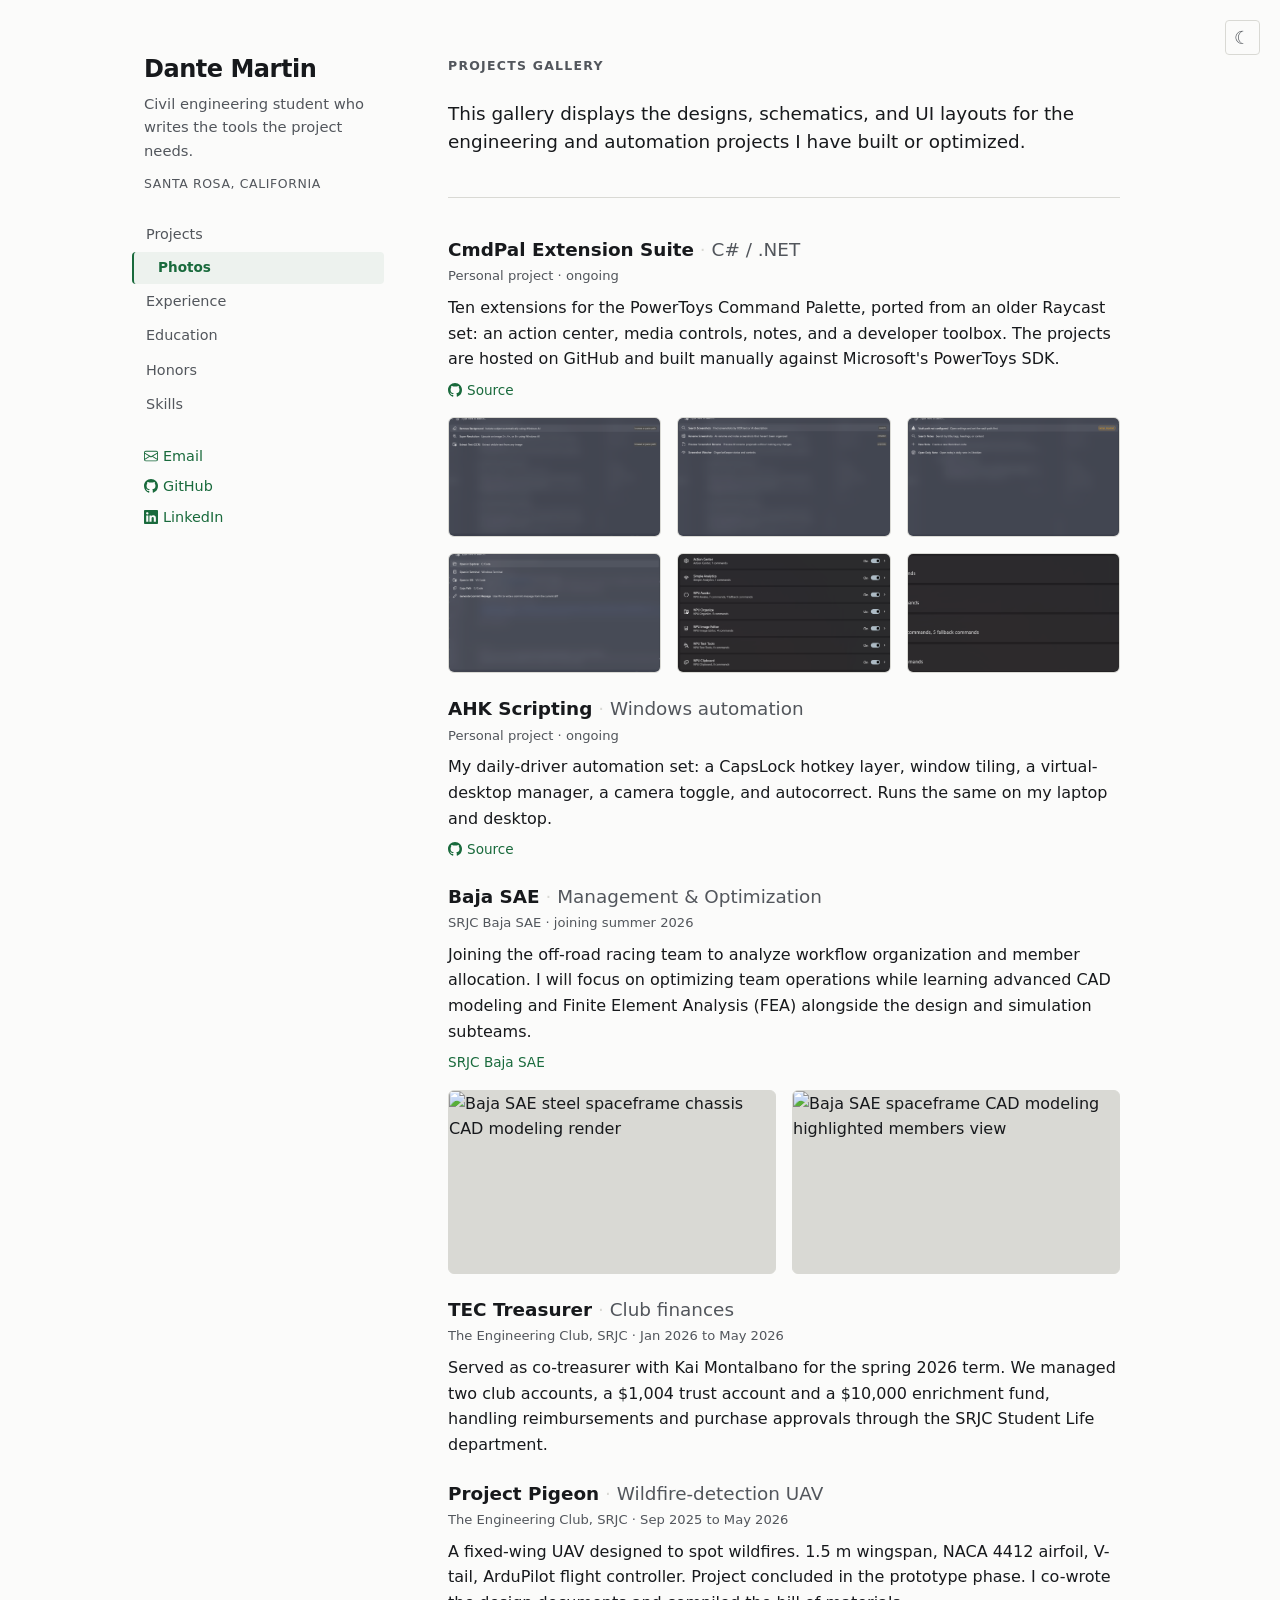
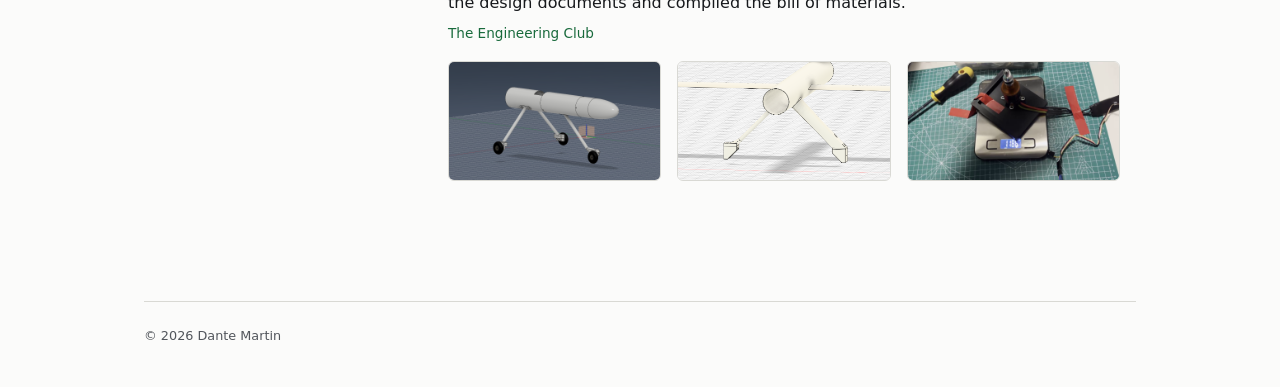
==== projects/index.html @ 9b8b5286 "Add nested Photos sub-link in navigation sidebar" ====
<!DOCTYPE html>
<html lang="en">
<head>
  <meta charset="UTF-8">
  <meta name="viewport" content="width=device-width, initial-scale=1.0">
  <title>Projects Gallery - Dante Martin</title>
  <meta name="description" content="Detailed project gallery and portfolio for Dante Martin, featuring wildfire-detection UAV, Baja SAE race car optimization, and automation tools.">
  <link rel="stylesheet" href="../styles.css">
  <link rel="icon" href="data:image/svg+xml,<svg xmlns=%22http://www.w3.org/2000/svg%22 viewBox=%220 0 100 100%22><rect width=%22100%22 height=%22100%22 rx=%2220%22 fill=%22%23227c4b%22/><text x=%2250%25%22 y=%2250%25%22 dominant-baseline=%22central%22 text-anchor=%22middle%22 font-family=%22sans-serif%22 font-weight=%22bold%22 font-size=%2260%22 fill=%22white%22>D</text></svg>">
  
  <meta property="og:title" content="Projects Gallery - Dante Martin">
  <meta property="og:description" content="Detailed engineering and automation student projects gallery with visual blueprints, CAD designs, and codebase structures.">
  <meta property="og:type" content="website">
  <meta property="og:url" content="https://dante-martin.com/projects/">

  <script>
    // Apply a saved theme choice before paint, to avoid a flash.
    (function () {
      const savedThemePreference = localStorage.getItem("theme");
      if (savedThemePreference === "light" || savedThemePreference === "dark") {
        document.documentElement.setAttribute("data-theme", savedThemePreference);
      }
    })();
  </script>
</head>
<body>
  <div id="scroll-progress-bar" style="position: fixed; top: 0; left: 0; height: 3px; background: var(--accent); width: 0%; z-index: 1000; transition: width 0.05s ease;"></div>
  <div class="layout">
    <aside class="sidebar" id="sidebar"></aside>
    <main class="content" id="content">
      <section id="gallery-header-section">
        <h2 id="gallery-header-title">Projects Gallery</h2>
        <p class="intro">
          This gallery displays the designs, schematics, and UI layouts for the engineering and automation projects I have built or optimized.
        </p>
      </section>
      <section id="projects-list-section">
        <div id="projects-gallery-container"></div>
      </section>
    </main>
    <footer id="footer"></footer>
  </div>

  <!-- Lightbox Modal container for full-screen image inspection -->
  <div id="lightbox-overlay-modal" class="lightbox-modal" role="dialog" aria-modal="true" aria-label="Image preview lightbox">
    <button id="lightbox-close-control-button" class="lightbox-close-button" aria-label="Close image preview">&times;</button>
    <img id="lightbox-enlarged-image-display" class="lightbox-image-element" src="" alt="">
    <div id="lightbox-image-caption-text" class="lightbox-caption-text"></div>
  </div>

  <script src="../data.js"></script>
  <script>
  /* ---------------------------------------------------------------------
     Projects Gallery Renderer.
     Loads the project items from data.js, renders their descriptions,
     generates grids of project images, and handles interactive full-screen
     lightbox view modal toggling.
     --------------------------------------------------------------------- */

  const escapeHtml = (unsafeString) => String(unsafeString == null ? "" : unsafeString)
    .replace(/&/g, "&amp;").replace(/</g, "&lt;").replace(/>/g, "&gt;");

  function createHtmlElement(tagName, className, innerHtml) {
    const htmlElementNode = document.createElement(tagName);
    if (className) htmlElementNode.className = className;
    if (innerHtml != null) htmlElementNode.innerHTML = innerHtml;
    return htmlElementNode;
  }

  function createAnchorElement(hyperlinkReference, linkText, renderingOptions) {
    const anchorElement = createHtmlElement("a", null, escapeHtml(linkText));
    anchorElement.href = hyperlinkReference;
    if (/^https?:/.test(hyperlinkReference)) { 
      anchorElement.target = "_blank"; 
      anchorElement.rel = "noopener noreferrer"; 
    }
    if (hyperlinkReference.includes("github.com")) {
      const gitHubIconSvg = '<svg viewBox="0 0 16 16" fill="currentColor" style="display: inline-block; width: 14px; height: 14px; vertical-align: -2px; margin-right: 5px;" aria-hidden="true"><path d="M8 0C3.58 0 0 3.58 0 8c0 3.54 2.29 6.53 5.47 7.59.4.07.55-.17.55-.38 0-.19-.01-.82-.01-1.49-2.01.37-2.53-.49-2.69-.94-.09-.23-.48-.94-.82-1.13-.28-.15-.68-.52-.01-.53.63-.01 1.08.58 1.23.82.72 1.21 1.87.87 2.33.66.07-.52.28-.87.51-1.07-1.78-.2-3.64-.89-3.64-3.95 0-.87.31-1.59.82-2.15-.08-.2-.36-1.02.08-2.12 0 0 .67-.21 2.2.82.64-.18 1.32-.27 2-.27.68 0 1.36.09 2 .27 1.53-1.04 2.2-.82 2.2-.82.44 1.1.16 1.92.08 2.12.51.56.82 1.27.82 2.15 0 3.07-1.87 3.75-3.65 3.95.29.25.54.73.54 1.48 0 1.07-.01 1.93-.01 2.2 0 .21.15.46.55.38A8.013 8.013 0 0016 8c0-4.42-3.58-8-8-8z"/></svg>';
      anchorElement.innerHTML = gitHubIconSvg + escapeHtml(linkText);
    } else if (hyperlinkReference.includes("linkedin.com")) {
      const linkedInIconSvg = '<svg viewBox="0 0 16 16" fill="currentColor" style="display: inline-block; width: 14px; height: 14px; vertical-align: -2px; margin-right: 5px;" aria-hidden="true"><path d="M0 1.146C0 .513.526 0 1.175 0h13.65C15.474 0 16 .513 16 1.146v13.708c0 .633-.526 1.146-1.175 1.146H1.175C.526 16 0 15.487 0 14.854zm4.943 12.248V6.169H2.542v7.225zm-1.2-8.212c.837 0 1.358-.554 1.358-1.248-.015-.709-.52-1.248-1.342-1.248S2.4 3.026 2.4 3.734c0 .694.521 1.248 1.327 1.248zm4.908 8.212V9.359c0-.216.016-.432.08-.586.173-.431.568-.878 1.232-.878.869 0 1.216.662 1.216 1.634v3.865h2.401V9.25c0-2.22-1.184-3.252-2.764-3.252-1.274 0-1.845.7-2.165 1.193v.025h-.016a5.54 5.54 0 0 1 .016-.025V6.169h-2.4c.03.678 0 7.225 0 7.225z"/></svg>';
      anchorElement.innerHTML = linkedInIconSvg + escapeHtml(linkText);
    } else if (hyperlinkReference.startsWith("mailto:")) {
      const envelopeIconSvg = '<svg viewBox="0 0 16 16" fill="currentColor" style="display: inline-block; width: 14px; height: 14px; vertical-align: -2px; margin-right: 5px;" aria-hidden="true"><path d="M0 4a2 2 0 0 1 2-2h12a2 2 0 0 1 2 2v8a2 2 0 0 1-2 2H2a2 2 0 0 1-2-2zm2-1a1 1 0 0 0-1 1v.217l7 4.2 7-4.2V4a1 1 0 0 0-1-1zm13 2.383-4.708 2.825L15 11.105zm-.034 6.876-5.64-3.471L8 9.583l-1.326-.795-5.64 3.47A1 1 0 0 0 2 13h12a1 1 0 0 0 .966-.741zM1 11.105l4.708-2.897L1 5.383z"/></svg>';
      anchorElement.innerHTML = envelopeIconSvg + escapeHtml(linkText);
      const emailAddressString = hyperlinkReference.slice(7);
      anchorElement.addEventListener("click", (clickEvent) => {
        clickEvent.preventDefault();
        navigator.clipboard.writeText(emailAddressString).then(() => {
          if (anchorElement.querySelector(".copy-tooltip")) return;
          const tooltipElement = createHtmlElement("span", "copy-tooltip", "Copied!");
          anchorElement.appendChild(tooltipElement);
          setTimeout(() => {
            tooltipElement.remove();
          }, 1200);
        });
      });
    }
    if (renderingOptions && renderingOptions.className) {
      anchorElement.className = renderingOptions.className;
    }
    return anchorElement;
  }

  function resolveImagePath(imageRelativePath) {
    if (/^https?:/.test(imageRelativePath) || imageRelativePath.startsWith("/")) {
      return imageRelativePath;
    }
    return "../" + imageRelativePath;
  }

  // Lightbox Modal open/close logic
  const lightboxModalElement = document.getElementById("lightbox-overlay-modal");
  const lightboxImageElement = document.getElementById("lightbox-enlarged-image-display");
  const lightboxCaptionElement = document.getElementById("lightbox-image-caption-text");
  const lightboxCloseButtonElement = document.getElementById("lightbox-close-control-button");
  let elementToFocusOnClose = null;

  function openLightbox(imageSource, imageAlternativeText) {
    elementToFocusOnClose = document.activeElement;
    lightboxImageElement.src = imageSource;
    lightboxImageElement.alt = imageAlternativeText;
    lightboxCaptionElement.textContent = imageAlternativeText;
    lightboxModalElement.classList.add("active");
    lightboxCloseButtonElement.focus();
    document.addEventListener("keydown", handleLightboxKeyDownEscape);
  }

  function closeLightbox() {
    lightboxModalElement.classList.remove("active");
    lightboxImageElement.src = "";
    lightboxImageElement.alt = "";
    lightboxCaptionElement.textContent = "";
    document.removeEventListener("keydown", handleLightboxKeyDownEscape);
    if (elementToFocusOnClose) {
      elementToFocusOnClose.focus();
      elementToFocusOnClose = null;
    }
  }

  function handleLightboxKeyDownEscape(keyboardEvent) {
    if (keyboardEvent.key === "Escape") {
      closeLightbox();
    }
  }

  lightboxCloseButtonElement.addEventListener("click", closeLightbox);
  lightboxModalElement.addEventListener("click", (mouseEvent) => {
    if (mouseEvent.target === lightboxModalElement) {
      closeLightbox();
    }
  });

  // Create markup for a single project card with image gallery
  function createPortfolioProjectCardElement(portfolioProject) {
    const projectCardContainer = createHtmlElement("article", "entry");
    
    if (portfolioProject.title) {
      const headingElement = createHtmlElement("h3", null, escapeHtml(portfolioProject.title));
      if (portfolioProject.subtitle) {
        headingElement.appendChild(createHtmlElement("span", "subtitle", escapeHtml(portfolioProject.subtitle)));
      }
      projectCardContainer.appendChild(headingElement);
    }
    
    const metadataSegments = [portfolioProject.org, portfolioProject.dates].filter(Boolean).map(escapeHtml);
    if (metadataSegments.length) {
      projectCardContainer.appendChild(createHtmlElement("div", "meta", metadataSegments.join(" · ")));
    }
    
    if (portfolioProject.body) {
      projectCardContainer.appendChild(createHtmlElement("p", null, escapeHtml(portfolioProject.body)));
    }
    
    if (portfolioProject.link && portfolioProject.link.href && portfolioProject.link.label) {
      const moreLinkContainer = createHtmlElement("div", "more");
      moreLinkContainer.appendChild(createAnchorElement(portfolioProject.link.href, portfolioProject.link.label));
      projectCardContainer.appendChild(moreLinkContainer);
    }

    // Render image gallery grid if images exist
    if (portfolioProject.images && portfolioProject.images.length) {
      const imagesGridContainer = createHtmlElement("div", "project-images-grid");
      portfolioProject.images.forEach((imageMetadata) => {
        const resolvedImagePath = resolveImagePath(imageMetadata.src);
        
        const imageCardWrapper = createHtmlElement("div", "project-image-container");
        imageCardWrapper.setAttribute("role", "button");
        imageCardWrapper.setAttribute("tabindex", "0");
        imageCardWrapper.setAttribute("aria-label", "Enlarge image: " + imageMetadata.alt);
        
        const imageTag = document.createElement("img");
        imageTag.src = resolvedImagePath;
        imageTag.alt = imageMetadata.alt;
        imageTag.loading = "lazy";
        
        imageCardWrapper.appendChild(imageTag);
        
        // Modal zoom event listeners
        imageCardWrapper.addEventListener("click", () => {
          openLightbox(resolvedImagePath, imageMetadata.alt);
        });
        imageCardWrapper.addEventListener("keydown", (keyboardEvent) => {
          if (keyboardEvent.key === "Enter" || keyboardEvent.key === " ") {
            keyboardEvent.preventDefault();
            openLightbox(resolvedImagePath, imageMetadata.alt);
          }
        });
        
        imagesGridContainer.appendChild(imageCardWrapper);
      });
      projectCardContainer.appendChild(imagesGridContainer);
    }
    
    return projectCardContainer;
  }

  function renderProjectsGallery(portfolioData) {
    const sidebarElement = document.getElementById("sidebar");
    const projectsContainerElement = document.getElementById("projects-gallery-container");

    // Render projects list
    if (portfolioData.projects && portfolioData.projects.length) {
      portfolioData.projects.forEach((projectItem) => {
        projectsContainerElement.appendChild(createPortfolioProjectCardElement(projectItem));
      });
    }

    /* ---- Sidebar: identity, back to home nav, contact info. ----------- */
    sidebarElement.appendChild(createHtmlElement("h1", null, escapeHtml(portfolioData.name)));
    if (portfolioData.tagline) {
      sidebarElement.appendChild(createHtmlElement("p", "tagline", escapeHtml(portfolioData.tagline)));
    }
    if (portfolioData.location) {
      sidebarElement.appendChild(createHtmlElement("p", "location", escapeHtml(portfolioData.location)));
    }

    // Sidebar navigation (matching homepage structure)
    const navigationContainer = createHtmlElement("nav", "nav");
    const navigationTargetSections = [];
    if (portfolioData.projects && portfolioData.projects.length) navigationTargetSections.push({ id: "projects", label: "Projects" });
    if (portfolioData.experience && portfolioData.experience.length) navigationTargetSections.push({ id: "experience", label: "Experience" });
    if (portfolioData.education && portfolioData.education.school) navigationTargetSections.push({ id: "education", label: "Education" });
    if (portfolioData.honors && portfolioData.honors.length) navigationTargetSections.push({ id: "honors", label: "Honors" });
    if (portfolioData.skills) navigationTargetSections.push({ id: "skills", label: "Skills" });

    navigationTargetSections.forEach((navigationTarget) => {
      const homeLinkReference = "../index.html#" + navigationTarget.id;
      navigationContainer.appendChild(createAnchorElement(homeLinkReference, navigationTarget.label));
      if (navigationTarget.id === "projects") {
        const photosLinkElement = createAnchorElement("#", "Photos", { className: "nav-photos-sublink active" });
        navigationContainer.appendChild(photosLinkElement);
      }
    });
    sidebarElement.appendChild(navigationContainer);

    if (portfolioData.links && portfolioData.links.length) {
      const contactInfoContainer = createHtmlElement("div", "contact");
      portfolioData.links.forEach((linkData) => {
        if (linkData.href && linkData.label) {
          // Adjust relative mailto or absolute URLs appropriately
          const adjustedLinkReference = linkData.href.startsWith("mailto:") ? linkData.href : linkData.href;
          contactInfoContainer.appendChild(createAnchorElement(adjustedLinkReference, linkData.label));
        }
      });
      sidebarElement.appendChild(contactInfoContainer);
    }

    // Theme toggle button
    createThemeToggleButton(document.body);

    /* Footer */
    const currentCalendarYear = new Date().getFullYear();
    document.getElementById("footer").appendChild(
      createHtmlElement("p", null, "© " + currentCalendarYear + " " + escapeHtml(portfolioData.name)));
  }

  // Theme matching functions
  function determineEffectiveTheme() {
    const explicitlySavedTheme = document.documentElement.getAttribute("data-theme");
    if (explicitlySavedTheme) return explicitlySavedTheme;
    return window.matchMedia && window.matchMedia("(prefers-color-scheme: dark)").matches
      ? "dark" : "light";
  }

  function createThemeToggleButton(toggleContainerElement) {
    const themeToggleButton = createHtmlElement("button", "theme-toggle");
    themeToggleButton.type = "button";
    const updateToggleButtonLabelAndTitle = () => {
      const isCurrentThemeDark = determineEffectiveTheme() === "dark";
      themeToggleButton.textContent = isCurrentThemeDark ? "\u263C" : "\u263E"; // ☼ and ☾
      const upcomingTheme = isCurrentThemeDark ? "light" : "dark";
      themeToggleButton.setAttribute("aria-label", "Switch to " + upcomingTheme + " theme");
      themeToggleButton.title = "Switch to " + upcomingTheme + " theme";
    };
    updateToggleButtonLabelAndTitle();
    themeToggleButton.addEventListener("click", () => {
      const selectedNextTheme = determineEffectiveTheme() === "dark" ? "light" : "dark";
      document.documentElement.setAttribute("data-theme", selectedNextTheme);
      localStorage.setItem("theme", selectedNextTheme);
      updateToggleButtonLabelAndTitle();
    });
    if (window.matchMedia) {
      window.matchMedia("(prefers-color-scheme: dark)").addEventListener("change", () => {
        if (!localStorage.getItem("theme")) {
          updateToggleButtonLabelAndTitle();
        }
      });
    }
    toggleContainerElement.appendChild(themeToggleButton);
  }

  renderProjectsGallery(DATA);

  window.addEventListener("scroll", () => {
    const scrollPosition = window.scrollY;
    const documentHeight = document.documentElement.scrollHeight - window.innerHeight;
    const scrollPercentage = documentHeight > 0 ? (scrollPosition / documentHeight) * 100 : 0;
    const scrollProgressBar = document.getElementById("scroll-progress-bar");
    if (scrollProgressBar) {
      scrollProgressBar.style.width = scrollPercentage + "%";
    }
  });
  </script>
</body>
</html>
---- styles.css ----
/* =============================================================================
   styles.css - all styling for the site.

   Look: high-contrast and minimal. Near-white page, near-black text, and ONE
   accent colour used sparingly (links, rules, the active nav item) - about the
   60-30-10 split that professional portfolios use. A two-column layout puts a
   sticky sidebar (name + nav + contact) on the left and the content on the
   right, so the page uses its horizontal space instead of running in a thin
   strip.

   To re-skin the whole site, change the variables in :root. You should not
   need to touch anything past the THEME block for a palette change. Read
   STANDARDS.md before adding new rules.
   ========================================================================== */

/* --- THEME: edit these to re-colour the site. -------------------------- */
:root {
  --bg:      #fbfbfa;   /* 60% - page background          */
  --ink:     #17191c;   /* 30% - body text                */
  --muted:   #52565c;   /* secondary text (optimized contrast) */
  --faint:   #d9d9d4;   /* hairlines                      */
  --accent:  #196a3c;   /* 10% - links, rules, active nav (green - optimized contrast) */
  --accent-tint: rgba(25, 106, 60, 0.06); /* soft green capsule highlight */

  --sidebar: 15rem;     /* width of the left column       */
  --page:    66rem;     /* total content width            */
  --sans:    "Inter", system-ui, -apple-system, "Segoe UI", Roboto, Helvetica, Arial, sans-serif;
}

/* Dark palette. Applied when the OS is in dark mode (unless the visitor has
   explicitly picked light), and whenever the visitor explicitly picks dark via
   the toggle. Keep the two value lists below identical. */
@media (prefers-color-scheme: dark) {
  :root:not([data-theme="light"]) {
    --bg: #121316; --ink: #e8e9ea; --muted: #9aa0a6; --faint: #2c2f34; --accent: #52b788; --accent-tint: rgba(82, 183, 136, 0.08);
  }
}
:root[data-theme="dark"] {
  --bg: #121316; --ink: #e8e9ea; --muted: #9aa0a6; --faint: #2c2f34; --accent: #52b788; --accent-tint: rgba(82, 183, 136, 0.08);
}

/* --- RESET ------------------------------------------------------------- */
*, *::before, *::after { box-sizing: border-box; margin: 0; padding: 0; }
html { -webkit-text-size-adjust: 100%; scroll-behavior: smooth; }

body {
  font-family: var(--sans);
  font-size: 1rem;
  line-height: 1.6;
  color: var(--ink);
  background: var(--bg);
  -webkit-font-smoothing: antialiased;
  text-rendering: optimizeLegibility;
}

a { color: var(--accent); text-decoration: none; }

/* Accessibility focus ring */
a:focus-visible, button:focus-visible {
  outline: 2px solid var(--accent);
  outline-offset: 4px;
}

/* --- LAYOUT: sidebar + content ----------------------------------------- */
.layout {
  max-width: var(--page);
  margin: 0 auto;
  padding: 0 2rem;
  display: grid;
  grid-template-columns: var(--sidebar) 1fr;
  gap: 4rem;
  align-items: start;
  position: relative;
}

/* --- SIDEBAR (sticky) -------------------------------------------------- */
.sidebar { position: sticky; top: 0; padding: 3.5rem 0; }
.sidebar h1 { font-size: 1.5rem; font-weight: 700; letter-spacing: -0.02em; line-height: 1.15; }
.sidebar .tagline { color: var(--muted); font-size: 0.92rem; margin-top: 0.5rem; }
.sidebar .location { font-size: 0.78rem; letter-spacing: 0.05em; text-transform: uppercase;
  color: var(--muted); margin-top: 0.75rem; }

/* In-page nav */
.nav { margin-top: 1.5rem; display: flex; flex-direction: column; gap: 0.1rem; }
.nav a {
  color: var(--muted); font-size: 0.9rem; font-weight: 500;
  padding: 0.3rem 0.75rem; border-left: 2px solid transparent;
  margin-left: -0.75rem; transition: color 0.15s, border-color 0.15s, background-color 0.15s;
  border-radius: 4px;
}
.nav a:hover { color: var(--accent); background-color: var(--accent-tint); }
.nav a.active { color: var(--accent); border-left-color: var(--accent); background-color: var(--accent-tint); font-weight: 600; }

.nav a.nav-photos-sublink {
  padding-left: 1.5rem;
  font-size: 0.85rem;
}

/* Contact */
.contact { margin-top: 1.5rem; display: flex; flex-direction: column; gap: 0.35rem;
  font-size: 0.9rem; }
.contact a { position: relative; width: fit-content; padding-bottom: 2px;
  transition: color 0.15s; }
.contact a::after {
  content: "";
  position: absolute;
  bottom: 0;
  left: 50%;
  width: 0;
  height: 1.5px;
  background-color: var(--accent);
  transition: width 0.15s ease, left 0.15s ease;
}
.contact a:hover::after {
  width: 100%;
  left: 0;
}

/* Theme toggle: a clean, minimal icon button pinned to the top-right of the
   viewport, so it stays put while scrolling and never crowds the identity
   block. The page background tint keeps it legible over any content. */
.theme-toggle {
  position: fixed;
  top: 1.25rem;
  right: 1.25rem;
  z-index: 10;
  background: var(--bg);
  border: 1px solid var(--faint);
  border-radius: 4px;
  width: 2.2rem;
  height: 2.2rem;
  cursor: pointer;
  display: flex;
  align-items: center;
  justify-content: center;
  font-size: 1.15rem;
  color: var(--muted);
  transition: color 0.15s, border-color 0.15s, background-color 0.15s;
}
.theme-toggle:hover {
  color: var(--accent);
  border-color: var(--accent);
  background-color: var(--faint);
}

/* --- CONTENT ----------------------------------------------------------- */
.content { padding: 3.5rem 0; max-width: 42rem; }
.content .intro { font-size: 1.15rem; line-height: 1.55; color: var(--ink); margin-bottom: 2.5rem; }

section { padding: 0; padding-top: 2.5rem; border-top: 1px solid var(--faint); margin-top: 2.5rem; }
section:first-of-type { border-top: none; margin-top: 0; padding-top: 0; }

h2 {
  font-size: 0.78rem; font-weight: 700; letter-spacing: 0.1em;
  text-transform: uppercase; color: var(--muted); margin-bottom: 1.5rem;
}

/* --- ENTRIES (projects, experience) ------------------------------------ */
.entry,
.edu-details {
  margin-bottom: 1.5rem;
}
.entry:last-child,
.entry:last-of-type,
.edu-details {
  margin-bottom: 0;
}
.entry h3,
.edu-details h3 {
  font-weight: 600;
  font-size: 1.15rem;
  line-height: 1.3;
}
.entry h3 .subtitle { color: var(--muted); font-weight: 400; }
.entry h3 .subtitle::before { content: "  ·  "; color: var(--faint); }
.entry .meta { font-size: 0.82rem; color: var(--muted); margin-top: 0.2rem; }
.entry p { margin-top: 0.55rem; color: var(--ink); }
.entry .more { font-size: 0.85rem; margin-top: 0.5rem; }
.entry .more a { position: relative; padding-bottom: 2px;
  transition: color 0.15s; }
.entry .more a::after {
  content: "";
  position: absolute;
  bottom: 0;
  left: 50%;
  width: 0;
  height: 1.5px;
  background-color: var(--accent);
  transition: width 0.15s ease, left 0.15s ease;
}
.entry .more a:hover::after {
  width: 100%;
  left: 0;
}

/* --- EDUCATION --------------------------------------------------------- */
.edu h3 { font-weight: 600; font-size: 1.15rem; }
.edu p { margin-top: 0.5rem; }
.coursework { font-size: 0.9rem; margin-top: 1.2rem; border-collapse: collapse; width: 100%; }
.coursework th, .coursework td { text-align: left; vertical-align: top;
  padding: 0.55rem 0; border-top: 1px solid var(--faint); }
.coursework th { color: var(--muted); font-weight: 600; white-space: nowrap; padding-right: 1.75rem;
  transition: color 0.15s ease; }
.coursework tr:hover th { color: var(--accent); }
.coursework tr:first-child th, .coursework tr:first-child td { border-top: none; }

/* --- HONORS & SKILLS --------------------------------------------------- */
.plainlist { list-style: none; }
.plainlist li {
  padding-left: 1rem;
  border-left: 2px solid var(--faint);
  margin-bottom: 0.75rem;
  font-size: 0.95rem;
  transition: border-color 0.15s;
}
.plainlist li:hover {
  border-left-color: var(--accent);
}



.skillset { margin-bottom: 1.5rem; }
.skillset:last-child { margin-bottom: 0; }
.skillset .label { font-size: 0.78rem; font-weight: 700; letter-spacing: 0.05em;
  text-transform: uppercase; color: var(--muted); }

.skills-list { display: flex; flex-wrap: wrap; gap: 0.5rem; margin-top: 0.6rem; }
.skill-tag {
  font-size: 0.85rem;
  padding: 0.25rem 0.65rem;
  border-radius: 4px;
  font-weight: 500;
  border: 1px solid transparent;
  transition: background-color 0.15s, border-color 0.15s, color 0.15s;
}

/* "Working with" tags (active accent tint) */
.skill-tag.working {
  background-color: rgba(34, 124, 75, 0.08);
  border-color: rgba(34, 124, 75, 0.15);
  color: var(--accent);
}
.skill-tag.working:hover {
  background-color: rgba(34, 124, 75, 0.12);
  border-color: var(--accent);
}

/* "Learning" tags (neutral gray tint) */
.skill-tag.learning {
  background-color: var(--faint);
  border-color: var(--faint);
  color: var(--muted);
}
.skill-tag.learning:hover {
  border-color: var(--muted);
  color: var(--ink);
}

/* Dark theme overrides for tags */
@media (prefers-color-scheme: dark) {
  :root:not([data-theme="light"]) .skill-tag.working {
    background-color: rgba(82, 183, 136, 0.1);
    border-color: rgba(82, 183, 136, 0.2);
  }
  :root:not([data-theme="light"]) .skill-tag.working:hover {
    background-color: rgba(82, 183, 136, 0.15);
  }
}
:root[data-theme="dark"] .skill-tag.working {
  background-color: rgba(82, 183, 136, 0.1);
  border-color: rgba(82, 183, 136, 0.2);
}
:root[data-theme="dark"] .skill-tag.working:hover {
  background-color: rgba(82, 183, 136, 0.15);
}
/* --- PROJECTS GALLERY -------------------------------------------------- */
.gallery-link {
  margin-top: 1.5rem;
}
.gallery-link a {
  position: relative;
  font-weight: 600;
  padding-bottom: 2px;
  transition: color 0.15s;
}
.gallery-link a::after {
  content: "";
  position: absolute;
  bottom: 0;
  left: 50%;
  width: 0;
  height: 2px;
  background-color: var(--accent);
  transition: width 0.15s ease, left 0.15s ease;
}
.gallery-link a:hover::after {
  width: 100%;
  left: 0;
}

.project-images-grid {
  display: grid;
  grid-template-columns: repeat(auto-fit, minmax(180px, 1fr));
  gap: 1rem;
  margin-top: 1rem;
}

.project-image-container {
  position: relative;
  border: 1px solid var(--faint);
  border-radius: 6px;
  overflow: hidden;
  aspect-ratio: 16 / 9;
  cursor: zoom-in;
  background: var(--faint);
  transition: border-color 0.15s, transform 0.15s;
}

.project-image-container:hover {
  border-color: var(--accent);
  transform: translateY(-2px);
}

.project-image-container:focus-visible {
  outline: 2px solid var(--accent);
  outline-offset: 4px;
}

.project-image-container img {
  width: 100%;
  height: 100%;
  object-fit: cover;
  display: block;
  transition: transform 0.2s ease;
}

.project-image-container:hover img {
  transform: scale(1.03);
}

.lightbox-modal {
  position: fixed;
  top: 0;
  left: 0;
  width: 100vw;
  height: 100vh;
  background: rgba(18, 19, 22, 0.95);
  z-index: 1000;
  display: flex;
  flex-direction: column;
  align-items: center;
  justify-content: center;
  opacity: 0;
  visibility: hidden;
  pointer-events: none;
  transition: opacity 0.2s ease, visibility 0.2s ease;
}

.lightbox-modal.active {
  opacity: 1;
  visibility: visible;
  pointer-events: auto;
}

.lightbox-image-element {
  max-width: 90%;
  max-height: 80%;
  border-radius: 6px;
  box-shadow: 0 8px 32px rgba(0, 0, 0, 0.5);
  border: 1px solid rgba(255, 255, 255, 0.1);
  transform: scale(0.96);
  transition: transform 0.2s ease;
}

.lightbox-modal.active .lightbox-image-element {
  transform: scale(1);
}

.lightbox-caption-text {
  color: #9aa0a6;
  font-size: 0.92rem;
  margin-top: 1.25rem;
  text-align: center;
  max-width: 80%;
}

.lightbox-close-button {
  position: absolute;
  top: 1.5rem;
  right: 1.5rem;
  background: transparent;
  border: none;
  color: #e8e9ea;
  font-size: 2rem;
  cursor: pointer;
  width: 3rem;
  height: 3rem;
  display: flex;
  align-items: center;
  justify-content: center;
  border-radius: 50%;
  transition: background-color 0.15s, color 0.15s;
}

.lightbox-close-button:hover {
  background-color: rgba(255, 255, 255, 0.1);
  color: #fff;
}
/* --- FOOTER ------------------------------------------------------------ */
footer { grid-column: 1 / -1; border-top: 1px solid var(--faint);
  padding: 1.5rem 0 2.5rem; font-size: 0.8rem; color: var(--muted); }

/* --- SMALL SCREENS: collapse to one column, nav goes horizontal -------- */
@media (max-width: 50rem) {
  .layout { grid-template-columns: 1fr; gap: 0; padding: 0 1.5rem; }
  .sidebar { position: static; padding: 3rem 0 0; }
  .nav { flex-direction: row; flex-wrap: wrap; gap: 0.25rem 1.25rem; margin-top: 1.5rem; }
  .nav a { border-left: none; padding: 0.3rem 0.6rem; margin-left: 0; border-radius: 4px; }
  .nav a.active { border-left: none; background-color: var(--accent-tint); color: var(--accent); font-weight: 600; }
  .nav a.nav-photos-sublink { padding-left: 0.6rem; font-size: 0.9rem; }
  .contact { flex-direction: row; flex-wrap: wrap; gap: 0.5rem 1.25rem; }
  .content { padding-top: 2.5rem; max-width: none; }
}

/* --- POLISH EFFECTS ---------------------------------------------------- */
.copy-tooltip {
  position: absolute;
  left: 105%;
  top: 50%;
  transform: translateY(-50%);
  background: var(--accent);
  color: var(--bg);
  font-size: 0.8rem;
  font-weight: 600;
  padding: 0.15rem 0.45rem;
  border-radius: 3px;
  pointer-events: none;
  white-space: nowrap;
  animation: fadeInOutTooltip 1.2s ease forwards;
  box-shadow: 0 2px 8px rgba(0,0,0,0.15);
  z-index: 100;
}

@keyframes fadeInOutTooltip {
  0% { opacity: 0; transform: translateY(-50%) scale(0.9); }
  15% { opacity: 1; transform: translateY(-50%) scale(1); }
  85% { opacity: 1; transform: translateY(-50%) scale(1); }
  100% { opacity: 0; transform: translateY(-50%) scale(0.9); }
}

/* --- PRINT STYLES ------------------------------------------------------ */
@media print {
  body { background: #fff; color: #000; font-size: 11pt; }
  .layout { display: block; padding: 0; position: static; }
  .sidebar { position: static; padding: 0 0 2rem; border-bottom: 1px solid var(--faint); }
  .nav, .theme-toggle { display: none; }
  .content { padding: 2rem 0 0; max-width: none; }
  section { page-break-inside: avoid; border-top: 1px solid var(--faint); padding: 1.5rem 0; margin-top: 1.5rem; }
  section:first-of-type { border-top: none; }
}
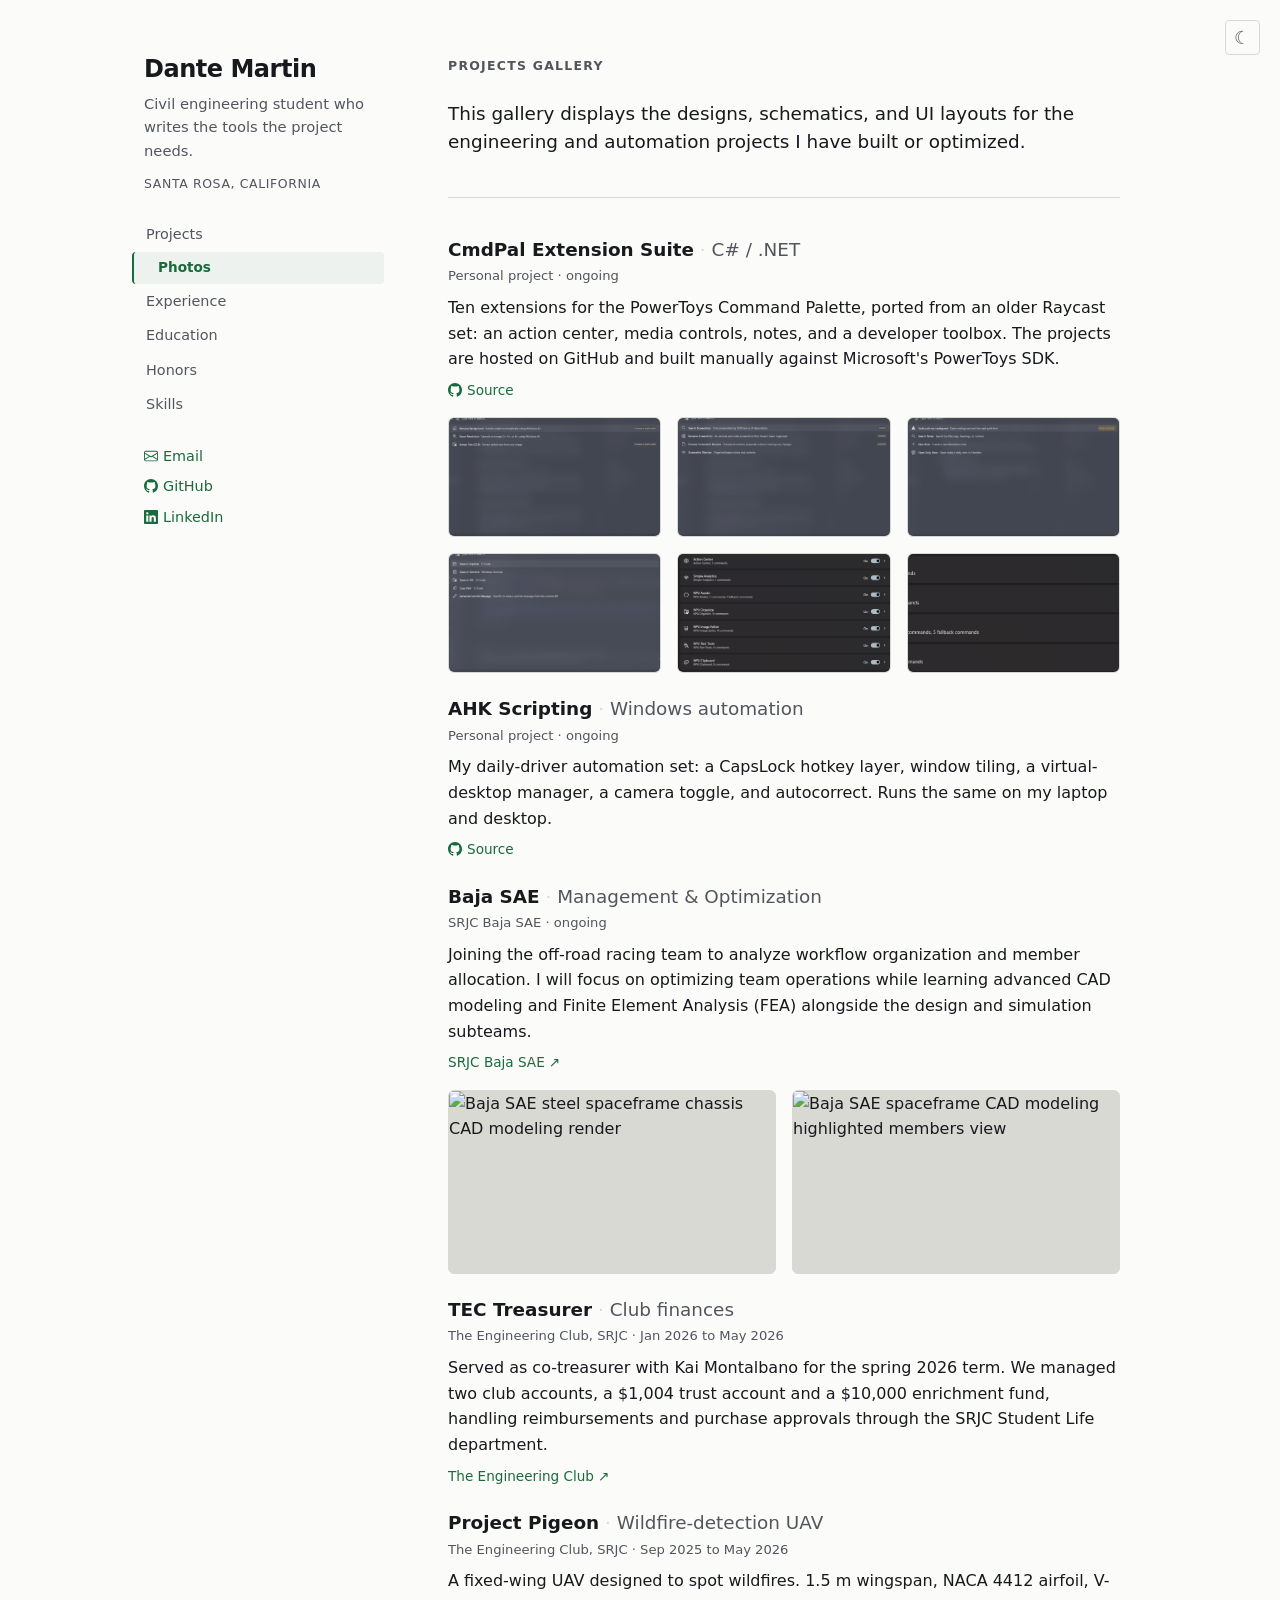
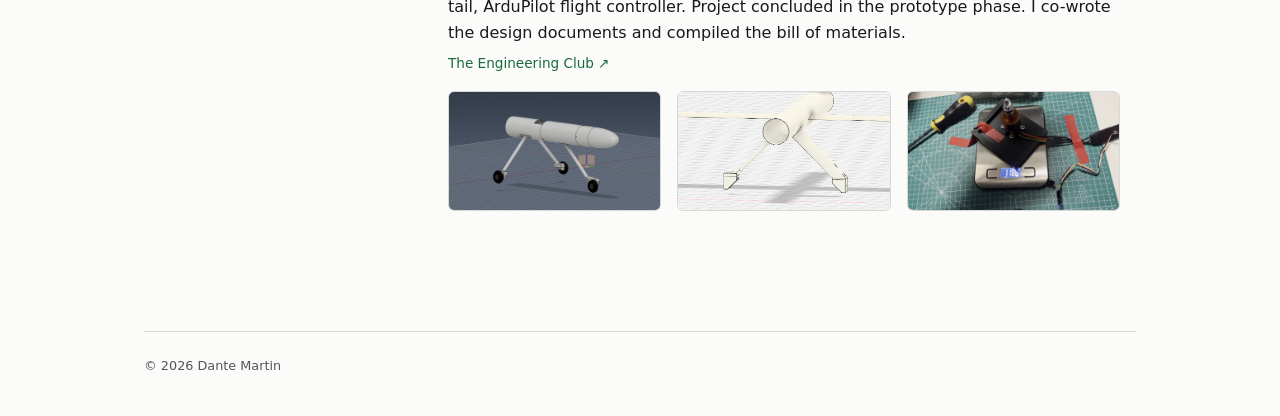
==== commit 93c56dd6: "Update projects content and refine visual UX details" ====
--- a/projects/index.html
+++ b/projects/index.html
@@ -95,6 +95,8 @@
           }, 1200);
         });
       });
+    } else if (/^https?:/.test(hyperlinkReference)) {
+      anchorElement.innerHTML = escapeHtml(linkText) + "&nbsp;\u2197"; // ↗ external link arrow symbol
     }
     if (renderingOptions && renderingOptions.className) {
       anchorElement.className = renderingOptions.className;
@@ -123,7 +125,7 @@
     lightboxCaptionElement.textContent = imageAlternativeText;
     lightboxModalElement.classList.add("active");
     lightboxCloseButtonElement.focus();
-    document.addEventListener("keydown", handleLightboxKeyDownEscape);
+    document.addEventListener("keydown", handleLightboxKeyDown);
   }
 
   function closeLightbox() {
@@ -131,16 +133,19 @@
     lightboxImageElement.src = "";
     lightboxImageElement.alt = "";
     lightboxCaptionElement.textContent = "";
-    document.removeEventListener("keydown", handleLightboxKeyDownEscape);
+    document.removeEventListener("keydown", handleLightboxKeyDown);
     if (elementToFocusOnClose) {
       elementToFocusOnClose.focus();
       elementToFocusOnClose = null;
     }
   }
 
-  function handleLightboxKeyDownEscape(keyboardEvent) {
+  function handleLightboxKeyDown(keyboardEvent) {
     if (keyboardEvent.key === "Escape") {
       closeLightbox();
+    } else if (keyboardEvent.key === "Tab") {
+      keyboardEvent.preventDefault();
+      lightboxCloseButtonElement.focus();
     }
   }
 
--- a/styles.css
+++ b/styles.css
@@ -51,6 +51,7 @@
   background: var(--bg);
   -webkit-font-smoothing: antialiased;
   text-rendering: optimizeLegibility;
+  transition: background-color 0.3s ease, color 0.3s ease;
 }
 
 a { color: var(--accent); text-decoration: none; }
@@ -147,7 +148,7 @@
 .content { padding: 3.5rem 0; max-width: 42rem; }
 .content .intro { font-size: 1.15rem; line-height: 1.55; color: var(--ink); margin-bottom: 2.5rem; }
 
-section { padding: 0; padding-top: 2.5rem; border-top: 1px solid var(--faint); margin-top: 2.5rem; }
+section { padding: 0; padding-top: 2.5rem; border-top: 1px solid var(--faint); margin-top: 2.5rem; transition: border-color 0.3s ease; }
 section:first-of-type { border-top: none; margin-top: 0; padding-top: 0; }
 
 h2 {
@@ -408,7 +409,7 @@
 }
 /* --- FOOTER ------------------------------------------------------------ */
 footer { grid-column: 1 / -1; border-top: 1px solid var(--faint);
-  padding: 1.5rem 0 2.5rem; font-size: 0.8rem; color: var(--muted); }
+  padding: 1.5rem 0 2.5rem; font-size: 0.8rem; color: var(--muted); transition: border-color 0.3s ease; }
 
 /* --- SMALL SCREENS: collapse to one column, nav goes horizontal -------- */
 @media (max-width: 50rem) {
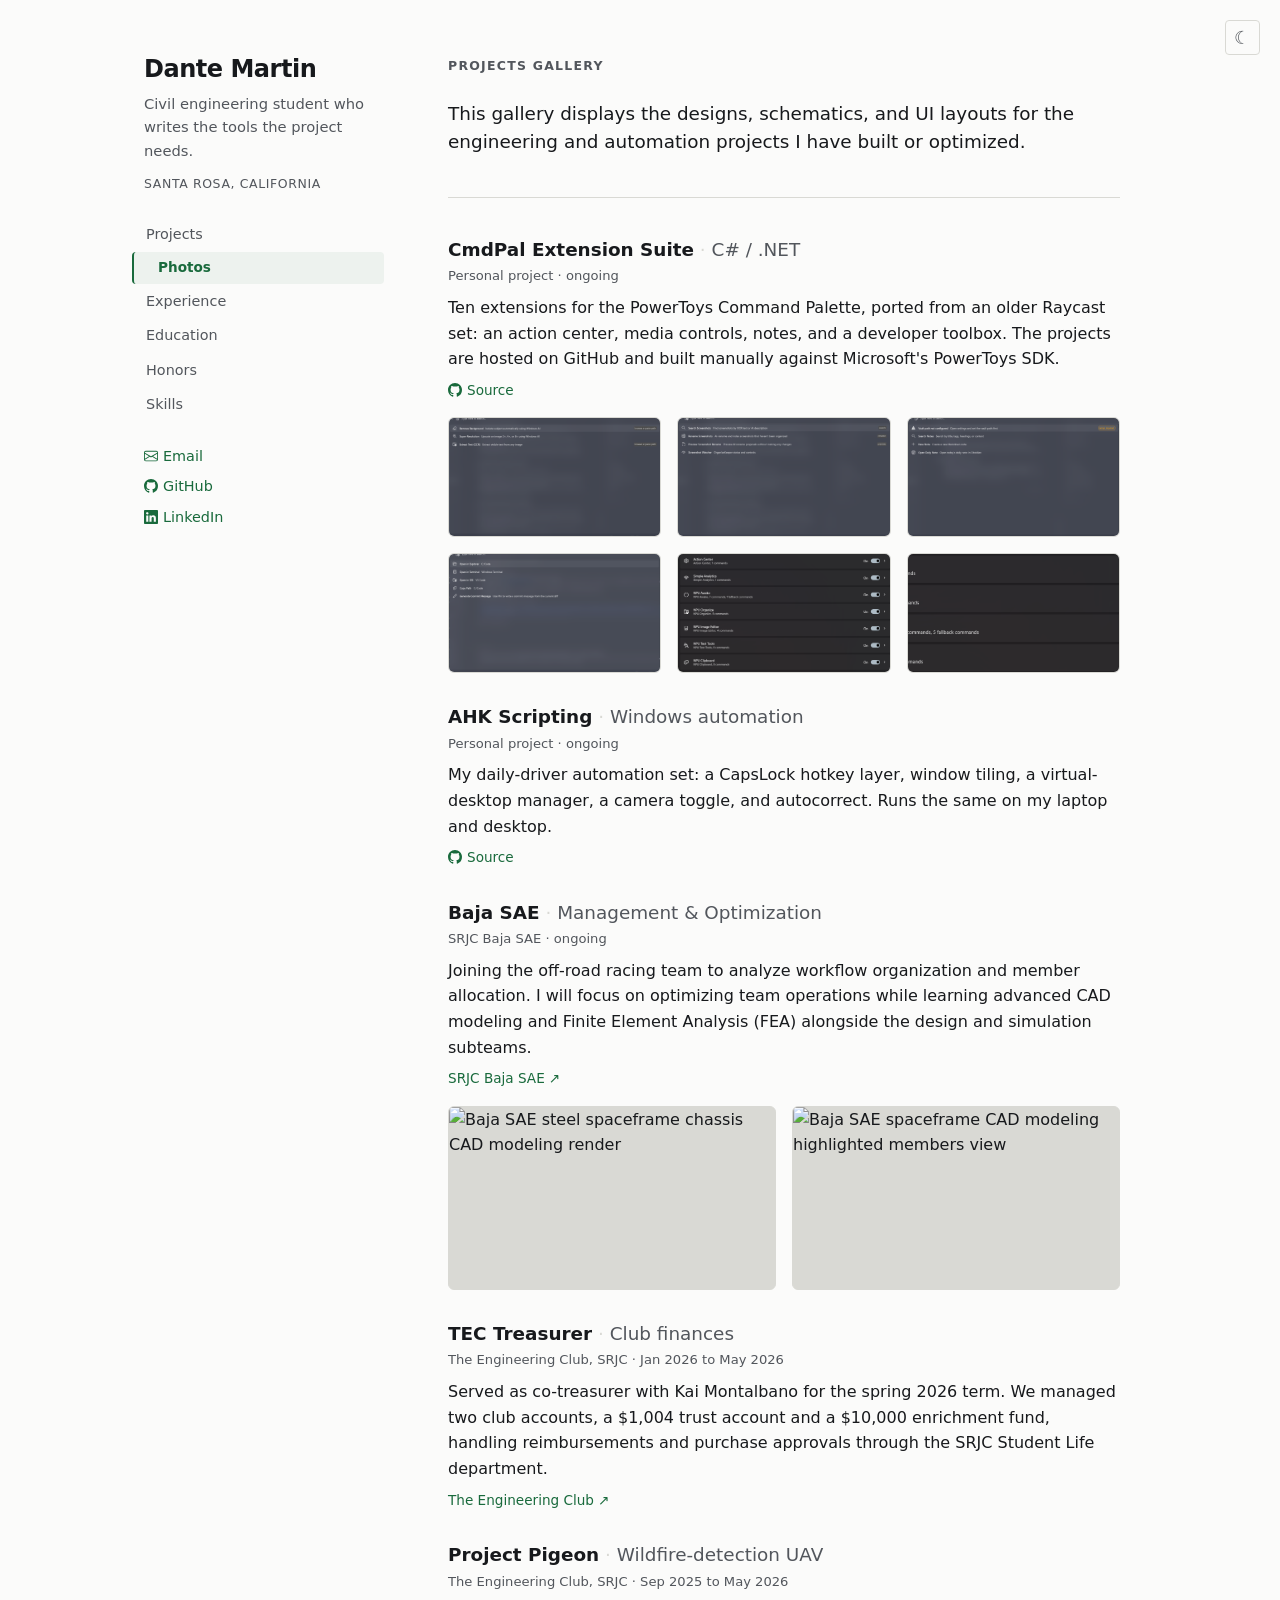
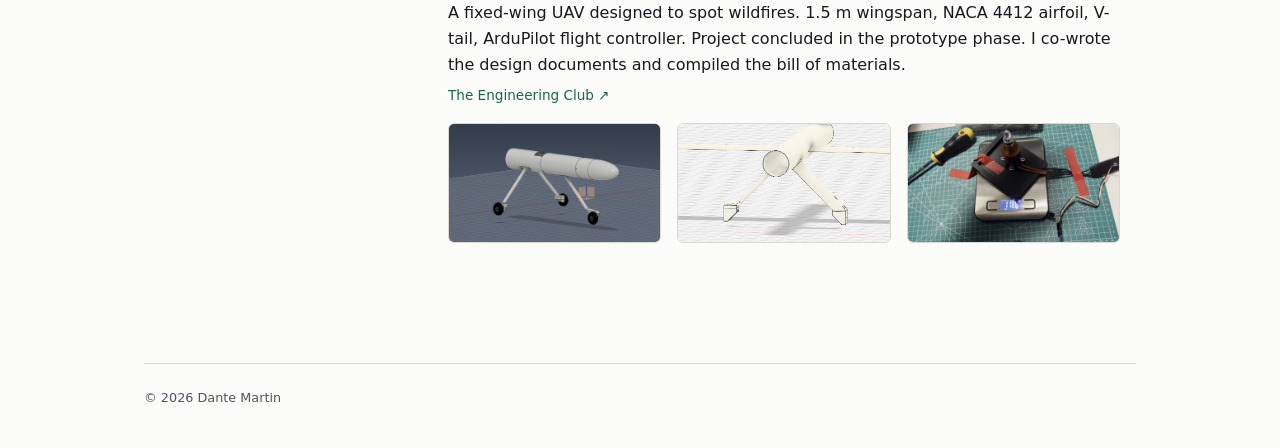
==== commit 10d2188e: "Add high school education entry and support multiple schools in renderer" ====
--- a/projects/index.html
+++ b/projects/index.html
@@ -245,7 +245,7 @@
     const navigationTargetSections = [];
     if (portfolioData.projects && portfolioData.projects.length) navigationTargetSections.push({ id: "projects", label: "Projects" });
     if (portfolioData.experience && portfolioData.experience.length) navigationTargetSections.push({ id: "experience", label: "Experience" });
-    if (portfolioData.education && portfolioData.education.school) navigationTargetSections.push({ id: "education", label: "Education" });
+    if (portfolioData.education && portfolioData.education.length) navigationTargetSections.push({ id: "education", label: "Education" });
     if (portfolioData.honors && portfolioData.honors.length) navigationTargetSections.push({ id: "honors", label: "Honors" });
     if (portfolioData.skills) navigationTargetSections.push({ id: "skills", label: "Skills" });
 
--- a/styles.css
+++ b/styles.css
@@ -158,11 +158,14 @@
 
 /* --- ENTRIES (projects, experience) ------------------------------------ */
 .entry,
-.edu-details {
-  margin-bottom: 1.5rem;
+.edu-block {
+  margin-bottom: 2rem;
 }
 .entry:last-child,
 .entry:last-of-type,
+.edu-block:last-child {
+  margin-bottom: 0;
+}
 .edu-details {
   margin-bottom: 0;
 }
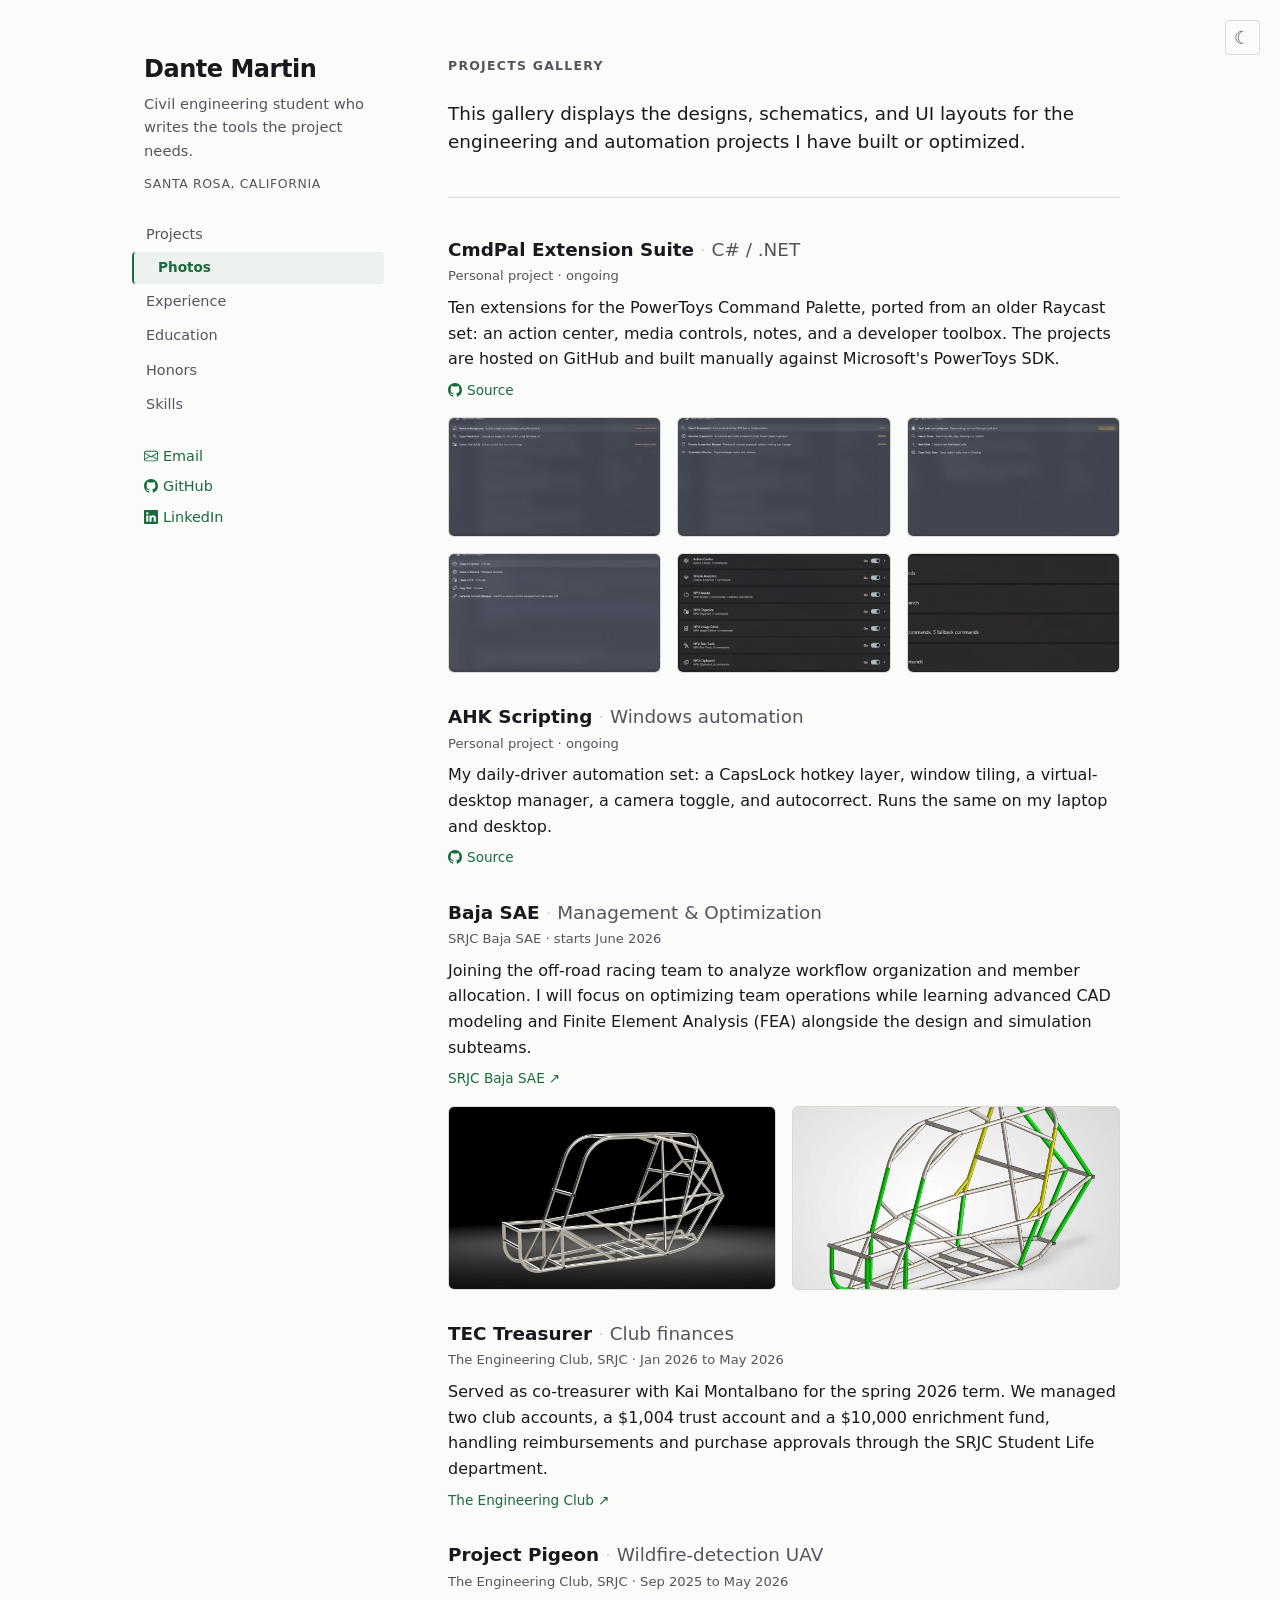
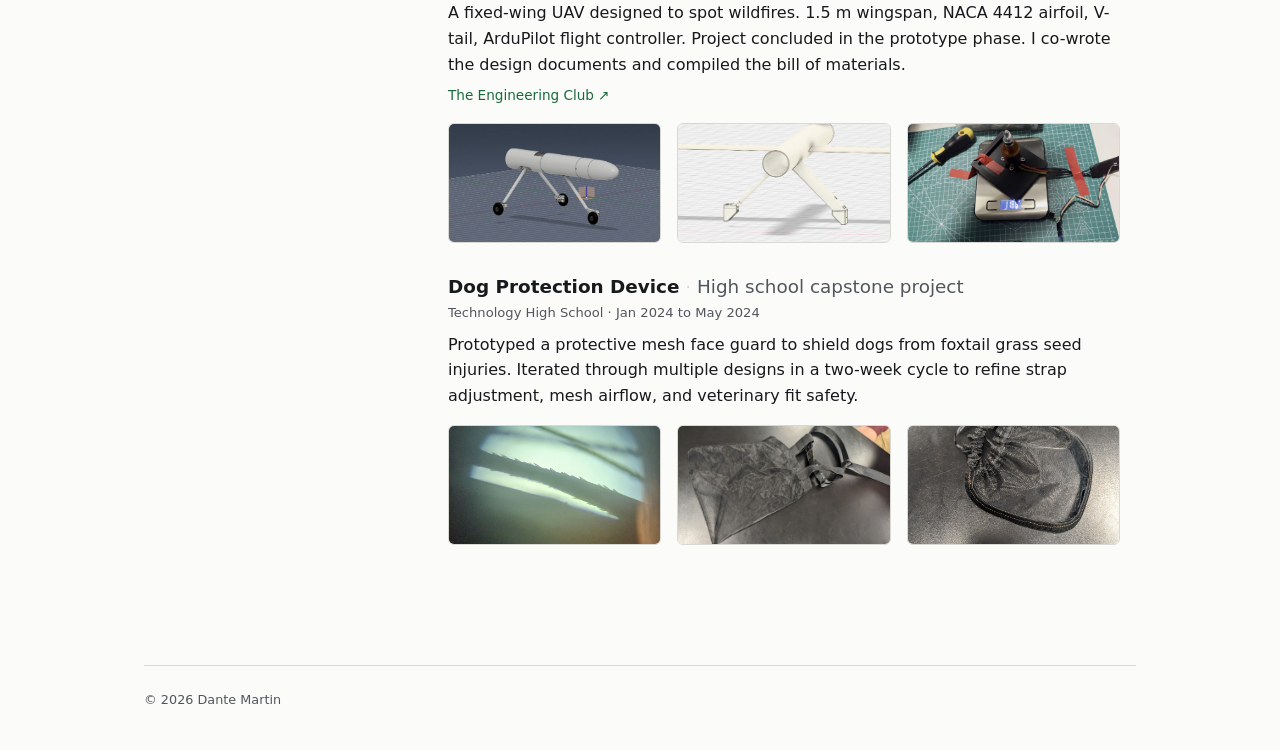
==== commit 8262fa4c: "Optimize email copy script and local page navigation" ====
--- a/projects/index.html
+++ b/projects/index.html
@@ -85,15 +85,18 @@
       anchorElement.innerHTML = envelopeIconSvg + escapeHtml(linkText);
       const emailAddressString = hyperlinkReference.slice(7);
       anchorElement.addEventListener("click", (clickEvent) => {
-        clickEvent.preventDefault();
-        navigator.clipboard.writeText(emailAddressString).then(() => {
-          if (anchorElement.querySelector(".copy-tooltip")) return;
-          const tooltipElement = createHtmlElement("span", "copy-tooltip", "Copied!");
-          anchorElement.appendChild(tooltipElement);
-          setTimeout(() => {
-            tooltipElement.remove();
-          }, 1200);
-        });
+        if (navigator.clipboard) {
+          navigator.clipboard.writeText(emailAddressString).then(() => {
+            if (anchorElement.querySelector(".copy-tooltip")) return;
+            const tooltipElement = createHtmlElement("span", "copy-tooltip", "Copied!");
+            anchorElement.appendChild(tooltipElement);
+            setTimeout(() => {
+              tooltipElement.remove();
+            }, 1200);
+          }).catch(() => {
+            // Silently ignore clipboard write failures (e.g. user blocked permission)
+          });
+        }
       });
     } else if (/^https?:/.test(hyperlinkReference)) {
       anchorElement.innerHTML = escapeHtml(linkText) + "&nbsp;\u2197"; // ↗ external link arrow symbol
--- a/styles.css
+++ b/styles.css
@@ -175,8 +175,10 @@
   font-size: 1.15rem;
   line-height: 1.3;
 }
-.entry h3 .subtitle { color: var(--muted); font-weight: 400; }
-.entry h3 .subtitle::before { content: "  ·  "; color: var(--faint); }
+.entry h3 .subtitle,
+.edu-block h3 .subtitle { color: var(--muted); font-weight: 400; }
+.entry h3 .subtitle::before,
+.edu-block h3 .subtitle::before { content: "  ·  "; color: var(--faint); }
 .entry .meta { font-size: 0.82rem; color: var(--muted); margin-top: 0.2rem; }
 .entry p { margin-top: 0.55rem; color: var(--ink); }
 .entry .more { font-size: 0.85rem; margin-top: 0.5rem; }
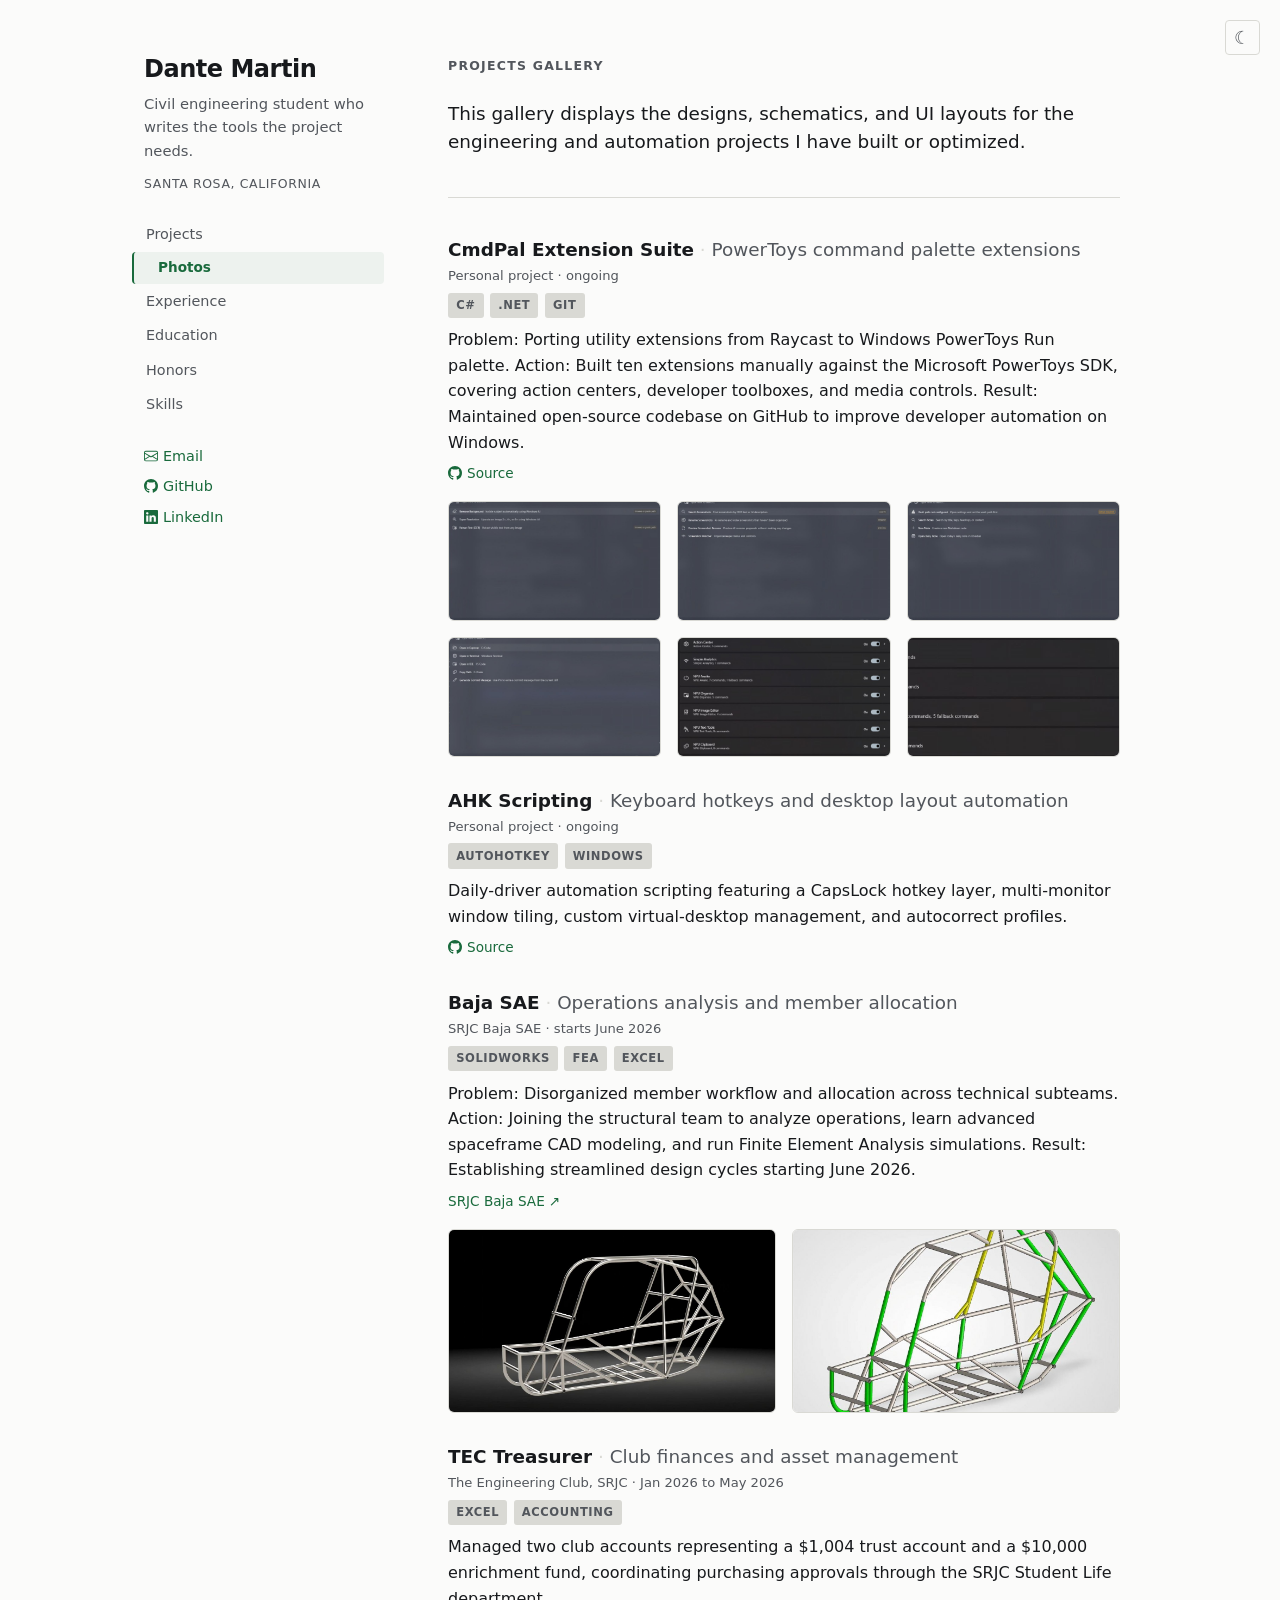
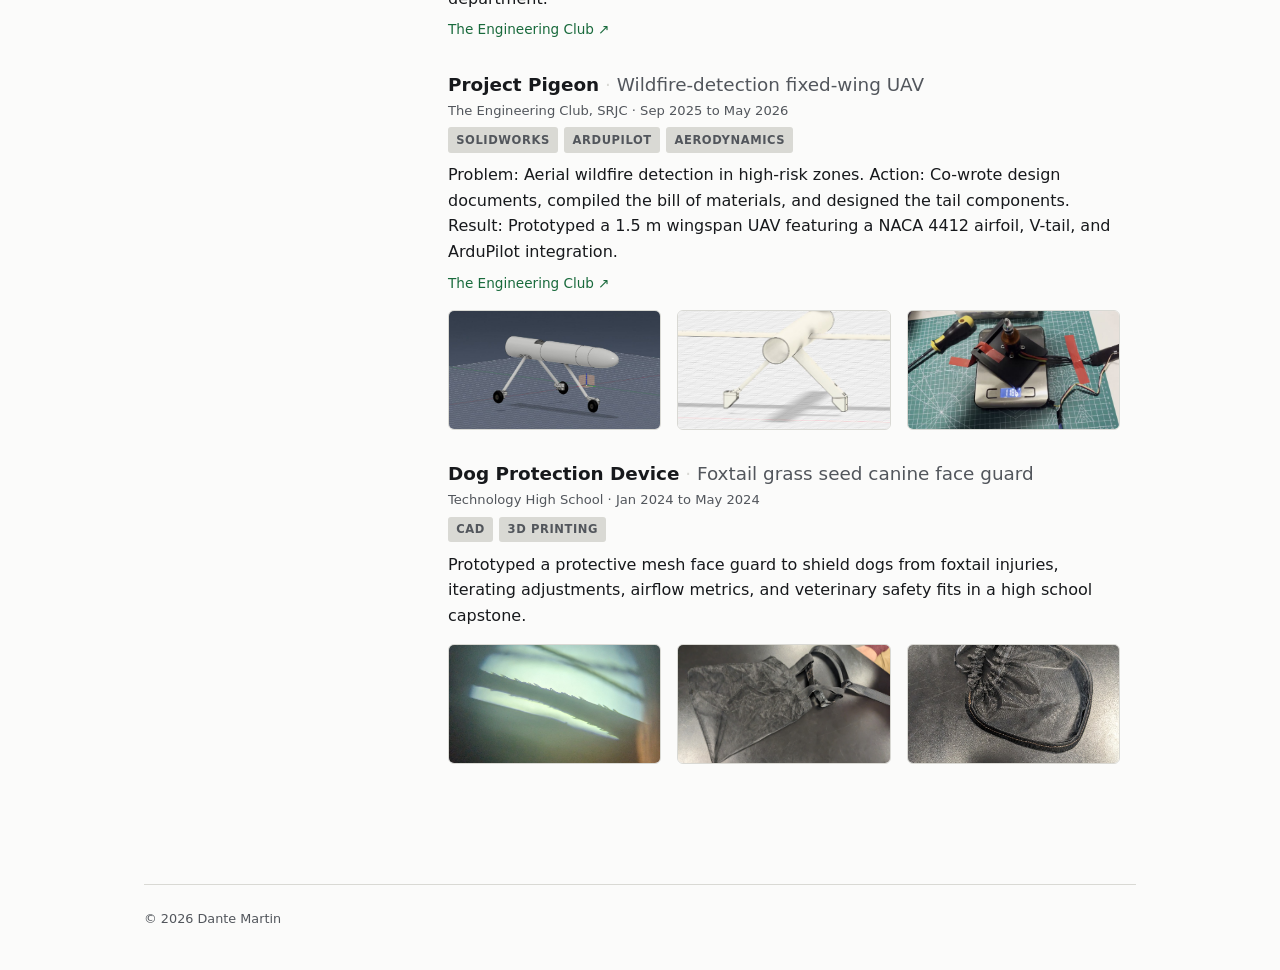
==== commit cc9dab69: "Implement visual hierarchy and inline project galleries" ====
--- a/projects/index.html
+++ b/projects/index.html
@@ -14,7 +14,6 @@
   <meta property="og:url" content="https://dante-martin.com/projects/">
 
   <script>
-    // Apply a saved theme choice before paint, to avoid a flash.
     (function () {
       const savedThemePreference = localStorage.getItem("theme");
       if (savedThemePreference === "light" || savedThemePreference === "dark") {
@@ -41,7 +40,7 @@
     <footer id="footer"></footer>
   </div>
 
-  <!-- Lightbox Modal container for full-screen image inspection -->
+  <!-- Lightbox Modal -->
   <div id="lightbox-overlay-modal" class="lightbox-modal" role="dialog" aria-modal="true" aria-label="Image preview lightbox">
     <button id="lightbox-close-control-button" class="lightbox-close-button" aria-label="Close image preview">&times;</button>
     <img id="lightbox-enlarged-image-display" class="lightbox-image-element" src="" alt="">
@@ -50,12 +49,7 @@
 
   <script src="../data.js"></script>
   <script>
-  /* ---------------------------------------------------------------------
-     Projects Gallery Renderer.
-     Loads the project items from data.js, renders their descriptions,
-     generates grids of project images, and handles interactive full-screen
-     lightbox view modal toggling.
-     --------------------------------------------------------------------- */
+  // Projects renderer
 
   const escapeHtml = (unsafeString) => String(unsafeString == null ? "" : unsafeString)
     .replace(/&/g, "&amp;").replace(/</g, "&lt;").replace(/>/g, "&gt;");
@@ -99,7 +93,7 @@
         }
       });
     } else if (/^https?:/.test(hyperlinkReference)) {
-      anchorElement.innerHTML = escapeHtml(linkText) + "&nbsp;\u2197"; // ↗ external link arrow symbol
+      anchorElement.innerHTML = escapeHtml(linkText) + '&nbsp;<span class="arrow">\u2197</span>';
     }
     if (renderingOptions && renderingOptions.className) {
       anchorElement.className = renderingOptions.className;
@@ -114,7 +108,7 @@
     return "../" + imageRelativePath;
   }
 
-  // Lightbox Modal open/close logic
+  // Lightbox Modal
   const lightboxModalElement = document.getElementById("lightbox-overlay-modal");
   const lightboxImageElement = document.getElementById("lightbox-enlarged-image-display");
   const lightboxCaptionElement = document.getElementById("lightbox-image-caption-text");
@@ -159,7 +153,7 @@
     }
   });
 
-  // Create markup for a single project card with image gallery
+  // Create project card
   function createPortfolioProjectCardElement(portfolioProject) {
     const projectCardContainer = createHtmlElement("article", "entry");
     
@@ -176,6 +170,14 @@
       projectCardContainer.appendChild(createHtmlElement("div", "meta", metadataSegments.join(" · ")));
     }
     
+    if (portfolioProject.tools && portfolioProject.tools.length) {
+      const toolsContainer = createHtmlElement("div", "tools-list");
+      portfolioProject.tools.forEach((toolName) => {
+        toolsContainer.appendChild(createHtmlElement("span", "tool-tag", escapeHtml(toolName)));
+      });
+      projectCardContainer.appendChild(toolsContainer);
+    }
+    
     if (portfolioProject.body) {
       projectCardContainer.appendChild(createHtmlElement("p", null, escapeHtml(portfolioProject.body)));
     }
@@ -186,7 +188,7 @@
       projectCardContainer.appendChild(moreLinkContainer);
     }
 
-    // Render image gallery grid if images exist
+    // Gallery
     if (portfolioProject.images && portfolioProject.images.length) {
       const imagesGridContainer = createHtmlElement("div", "project-images-grid");
       portfolioProject.images.forEach((imageMetadata) => {
@@ -204,7 +206,7 @@
         
         imageCardWrapper.appendChild(imageTag);
         
-        // Modal zoom event listeners
+        // Modal zoom
         imageCardWrapper.addEventListener("click", () => {
           openLightbox(resolvedImagePath, imageMetadata.alt);
         });
@@ -227,14 +229,14 @@
     const sidebarElement = document.getElementById("sidebar");
     const projectsContainerElement = document.getElementById("projects-gallery-container");
 
-    // Render projects list
+    // Render projects
     if (portfolioData.projects && portfolioData.projects.length) {
       portfolioData.projects.forEach((projectItem) => {
         projectsContainerElement.appendChild(createPortfolioProjectCardElement(projectItem));
       });
     }
 
-    /* ---- Sidebar: identity, back to home nav, contact info. ----------- */
+    // Sidebar
     sidebarElement.appendChild(createHtmlElement("h1", null, escapeHtml(portfolioData.name)));
     if (portfolioData.tagline) {
       sidebarElement.appendChild(createHtmlElement("p", "tagline", escapeHtml(portfolioData.tagline)));
@@ -243,7 +245,7 @@
       sidebarElement.appendChild(createHtmlElement("p", "location", escapeHtml(portfolioData.location)));
     }
 
-    // Sidebar navigation (matching homepage structure)
+    // Navigation
     const navigationContainer = createHtmlElement("nav", "nav");
     const navigationTargetSections = [];
     if (portfolioData.projects && portfolioData.projects.length) navigationTargetSections.push({ id: "projects", label: "Projects" });
@@ -266,7 +268,7 @@
       const contactInfoContainer = createHtmlElement("div", "contact");
       portfolioData.links.forEach((linkData) => {
         if (linkData.href && linkData.label) {
-          // Adjust relative mailto or absolute URLs appropriately
+          // Email link
           const adjustedLinkReference = linkData.href.startsWith("mailto:") ? linkData.href : linkData.href;
           contactInfoContainer.appendChild(createAnchorElement(adjustedLinkReference, linkData.label));
         }
@@ -274,7 +276,7 @@
       sidebarElement.appendChild(contactInfoContainer);
     }
 
-    // Theme toggle button
+    // Theme toggle
     createThemeToggleButton(document.body);
 
     /* Footer */
@@ -283,7 +285,7 @@
       createHtmlElement("p", null, "© " + currentCalendarYear + " " + escapeHtml(portfolioData.name)));
   }
 
-  // Theme matching functions
+  // Get active theme
   function determineEffectiveTheme() {
     const explicitlySavedTheme = document.documentElement.getAttribute("data-theme");
     if (explicitlySavedTheme) return explicitlySavedTheme;
--- a/styles.css
+++ b/styles.css
@@ -205,9 +205,7 @@
 .coursework { font-size: 0.9rem; margin-top: 1.2rem; border-collapse: collapse; width: 100%; }
 .coursework th, .coursework td { text-align: left; vertical-align: top;
   padding: 0.55rem 0; border-top: 1px solid var(--faint); }
-.coursework th { color: var(--muted); font-weight: 600; white-space: nowrap; padding-right: 1.75rem;
-  transition: color 0.15s ease; }
-.coursework tr:hover th { color: var(--accent); }
+.coursework th { color: var(--muted); font-weight: 600; white-space: nowrap; padding-right: 1.75rem; }
 .coursework tr:first-child th, .coursework tr:first-child td { border-top: none; }
 
 /* --- HONORS & SKILLS --------------------------------------------------- */
@@ -217,10 +215,6 @@
   border-left: 2px solid var(--faint);
   margin-bottom: 0.75rem;
   font-size: 0.95rem;
-  transition: border-color 0.15s;
-}
-.plainlist li:hover {
-  border-left-color: var(--accent);
 }
 
 
@@ -237,7 +231,6 @@
   border-radius: 4px;
   font-weight: 500;
   border: 1px solid transparent;
-  transition: background-color 0.15s, border-color 0.15s, color 0.15s;
 }
 
 /* "Working with" tags (active accent tint) */
@@ -246,20 +239,12 @@
   border-color: rgba(34, 124, 75, 0.15);
   color: var(--accent);
 }
-.skill-tag.working:hover {
-  background-color: rgba(34, 124, 75, 0.12);
-  border-color: var(--accent);
-}
 
 /* "Learning" tags (neutral gray tint) */
 .skill-tag.learning {
   background-color: var(--faint);
   border-color: var(--faint);
   color: var(--muted);
-}
-.skill-tag.learning:hover {
-  border-color: var(--muted);
-  color: var(--ink);
 }
 
 /* Dark theme overrides for tags */
@@ -268,16 +253,10 @@
     background-color: rgba(82, 183, 136, 0.1);
     border-color: rgba(82, 183, 136, 0.2);
   }
-  :root:not([data-theme="light"]) .skill-tag.working:hover {
-    background-color: rgba(82, 183, 136, 0.15);
-  }
 }
 :root[data-theme="dark"] .skill-tag.working {
   background-color: rgba(82, 183, 136, 0.1);
   border-color: rgba(82, 183, 136, 0.2);
-}
-:root[data-theme="dark"] .skill-tag.working:hover {
-  background-color: rgba(82, 183, 136, 0.15);
 }
 /* --- PROJECTS GALLERY -------------------------------------------------- */
 .gallery-link {
@@ -454,6 +433,70 @@
   100% { opacity: 0; transform: translateY(-50%) scale(0.9); }
 }
 
+/* --- REDESIGN ADDITIONS ------------------------------------------------ */
+.tools-list {
+  display: flex;
+  flex-wrap: wrap;
+  gap: 0.4rem;
+  margin-top: 0.4rem;
+  margin-bottom: 0.6rem;
+}
+.tool-tag {
+  font-size: 0.72rem;
+  font-weight: 600;
+  text-transform: uppercase;
+  letter-spacing: 0.05em;
+  padding: 0.15rem 0.45rem;
+  border-radius: 3px;
+  background-color: var(--faint);
+  color: var(--muted);
+  border: 1px solid transparent;
+  transition: color 0.15s, border-color 0.15s;
+}
+.tool-tag:hover {
+  border-color: var(--muted);
+  color: var(--ink);
+}
+
+.other-projects-heading {
+  font-size: 0.78rem;
+  font-weight: 700;
+  letter-spacing: 0.1em;
+  text-transform: uppercase;
+  color: var(--muted);
+  margin-top: 3.5rem;
+  margin-bottom: 1.5rem;
+  border-top: 1px dashed var(--faint);
+  padding-top: 2rem;
+}
+
+.entry.compact-entry {
+  margin-bottom: 1.25rem;
+}
+.entry.compact-entry h3 {
+  font-size: 1.05rem;
+  font-weight: 600;
+}
+.entry.compact-entry .tools-list {
+  margin-top: 0.25rem;
+  margin-bottom: 0.4rem;
+}
+.entry.compact-entry p {
+  font-size: 0.92rem;
+  line-height: 1.5;
+  color: var(--muted);
+  margin-top: 0.35rem;
+}
+
+/* Arrow micro-interaction */
+a .arrow {
+  display: inline-block;
+  transition: transform 0.15s ease;
+}
+a:hover .arrow {
+  transform: translate(2px, -2px);
+}
+
 /* --- PRINT STYLES ------------------------------------------------------ */
 @media print {
   body { background: #fff; color: #000; font-size: 11pt; }
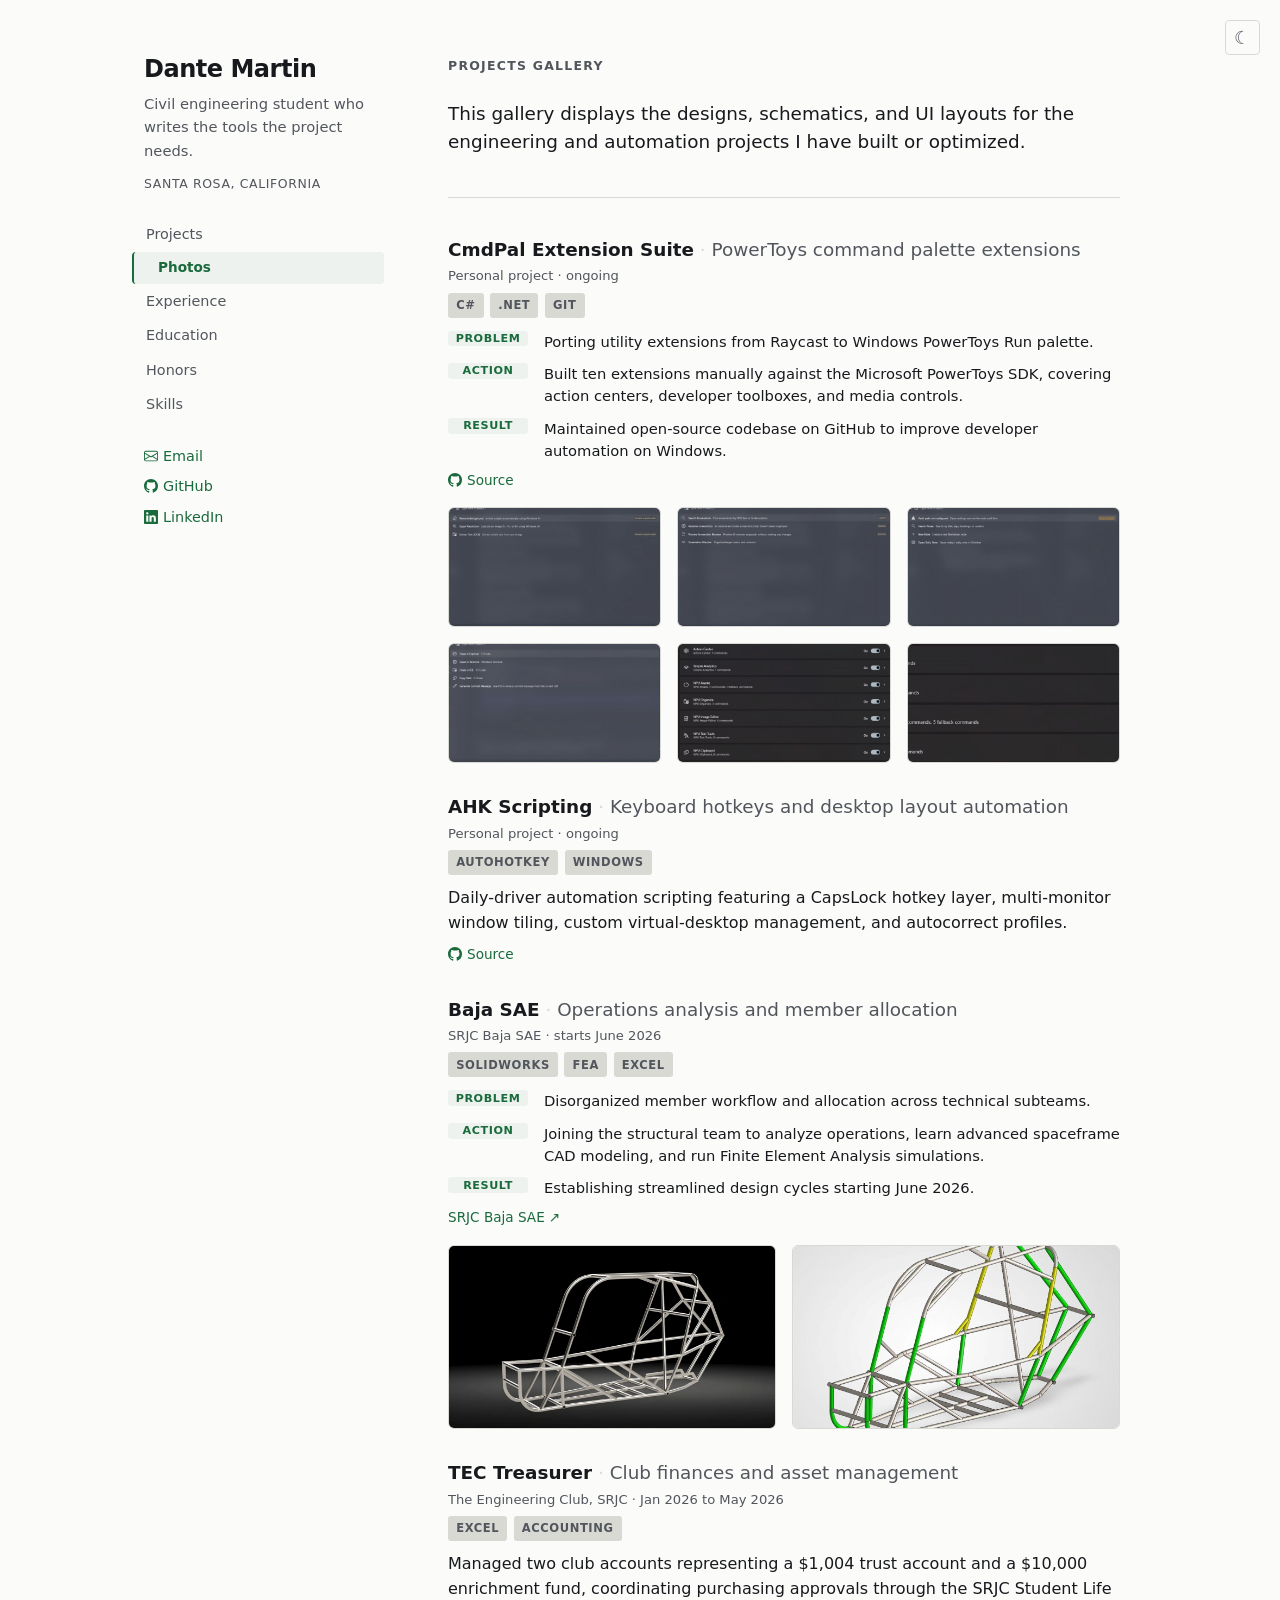
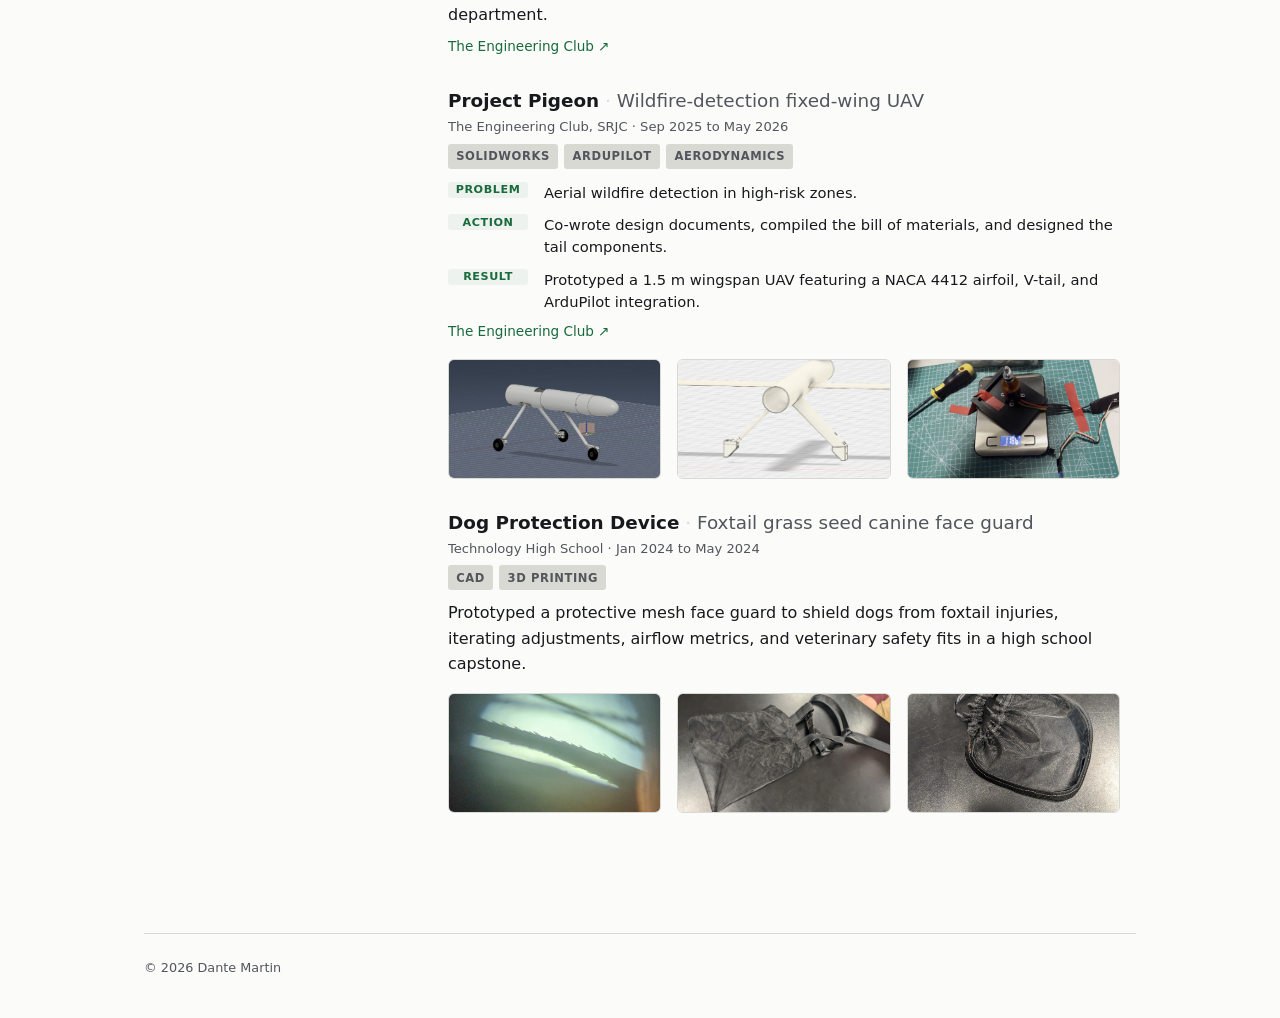
==== commit 9858be59: "Format project STAR descriptions with styled badge layout" ====
--- a/projects/index.html
+++ b/projects/index.html
@@ -179,7 +179,26 @@
     }
     
     if (portfolioProject.body) {
-      projectCardContainer.appendChild(createHtmlElement("p", null, escapeHtml(portfolioProject.body)));
+      const bodyText = portfolioProject.body;
+      if (bodyText.includes("Problem:") && bodyText.includes("Action:") && bodyText.includes("Result:")) {
+        const starContainer = createHtmlElement("div", "star-body");
+        const regex = /(Problem|Action|Result):\s*(.*?)(?=\s*(?:Problem|Action|Result):|$)/g;
+        let match;
+        while ((match = regex.exec(bodyText)) !== null) {
+          const label = match[1];
+          const content = match[2];
+          const row = createHtmlElement("div", "star-row");
+          const labelSpan = createHtmlElement("strong", "star-label", escapeHtml(label));
+          const textSpan = document.createElement("span");
+          textSpan.textContent = content;
+          row.appendChild(labelSpan);
+          row.appendChild(textSpan);
+          starContainer.appendChild(row);
+        }
+        projectCardContainer.appendChild(starContainer);
+      } else {
+        projectCardContainer.appendChild(createHtmlElement("p", null, escapeHtml(bodyText)));
+      }
     }
     
     if (portfolioProject.link && portfolioProject.link.href && portfolioProject.link.label) {
--- a/styles.css
+++ b/styles.css
@@ -497,6 +497,48 @@
   transform: translate(2px, -2px);
 }
 
+.star-body {
+  margin-top: 0.8rem;
+  display: flex;
+  flex-direction: column;
+  gap: 0.65rem;
+}
+.star-row {
+  display: flex;
+  flex-direction: column;
+  gap: 0.3rem;
+}
+.star-label {
+  align-self: flex-start;
+  color: var(--accent);
+  font-weight: 700;
+  font-size: 0.7rem;
+  text-transform: uppercase;
+  letter-spacing: 0.05em;
+  padding: 0.15rem 0.45rem;
+  border-radius: 3px;
+  background-color: var(--accent-tint);
+  line-height: 1;
+}
+.star-row span {
+  font-size: 0.92rem;
+  line-height: 1.5;
+  color: var(--ink);
+}
+
+@media (min-width: 40rem) {
+  .star-row {
+    display: grid;
+    grid-template-columns: 80px 1fr;
+    gap: 1rem;
+    align-items: start;
+  }
+  .star-label {
+    text-align: center;
+    width: 100%;
+  }
+}
+
 /* --- PRINT STYLES ------------------------------------------------------ */
 @media print {
   body { background: #fff; color: #000; font-size: 11pt; }
@@ -506,4 +548,7 @@
   .content { padding: 2rem 0 0; max-width: none; }
   section { page-break-inside: avoid; border-top: 1px solid var(--faint); padding: 1.5rem 0; margin-top: 1.5rem; }
   section:first-of-type { border-top: none; }
-}
+  .star-row { display: block; margin-bottom: 0.4rem; }
+  .star-label { background: none; padding: 0; font-size: inherit; color: #000; font-weight: bold; text-transform: none; letter-spacing: normal; }
+  .star-label::after { content: ":"; }
+}
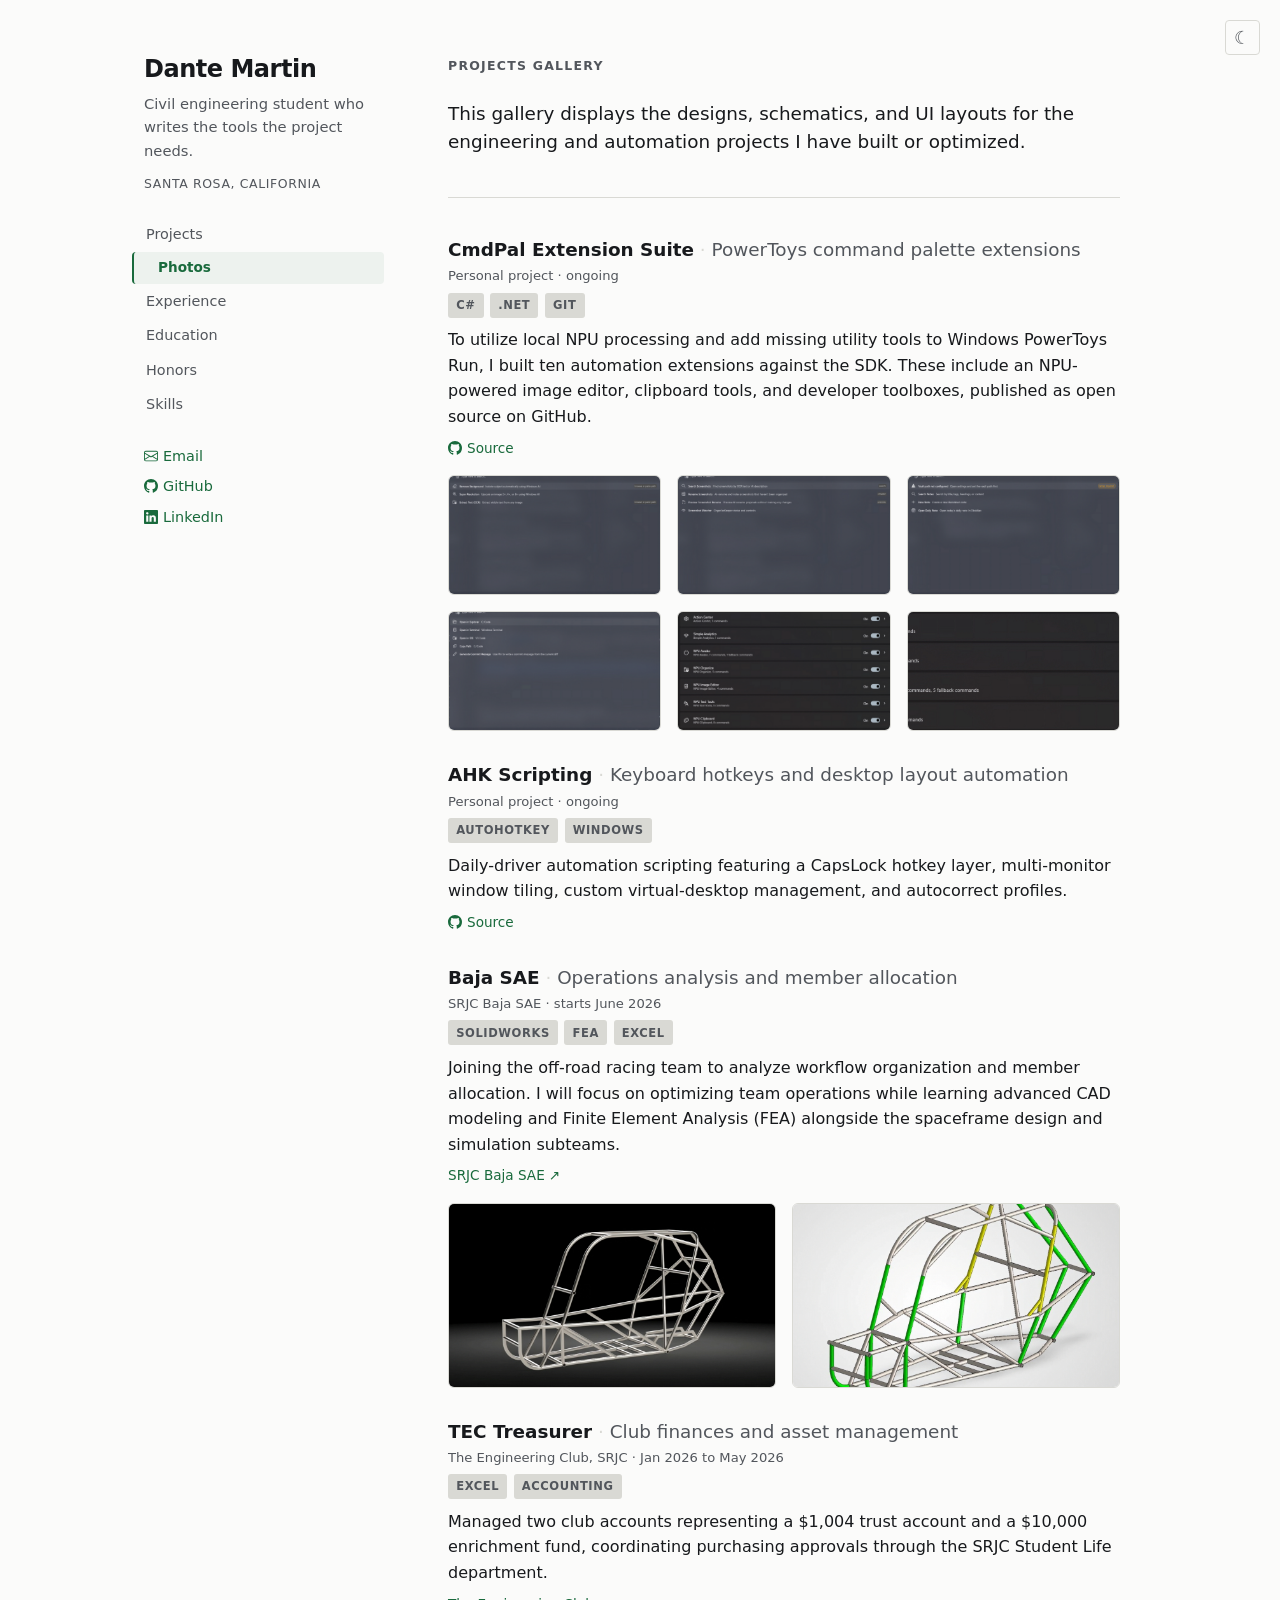
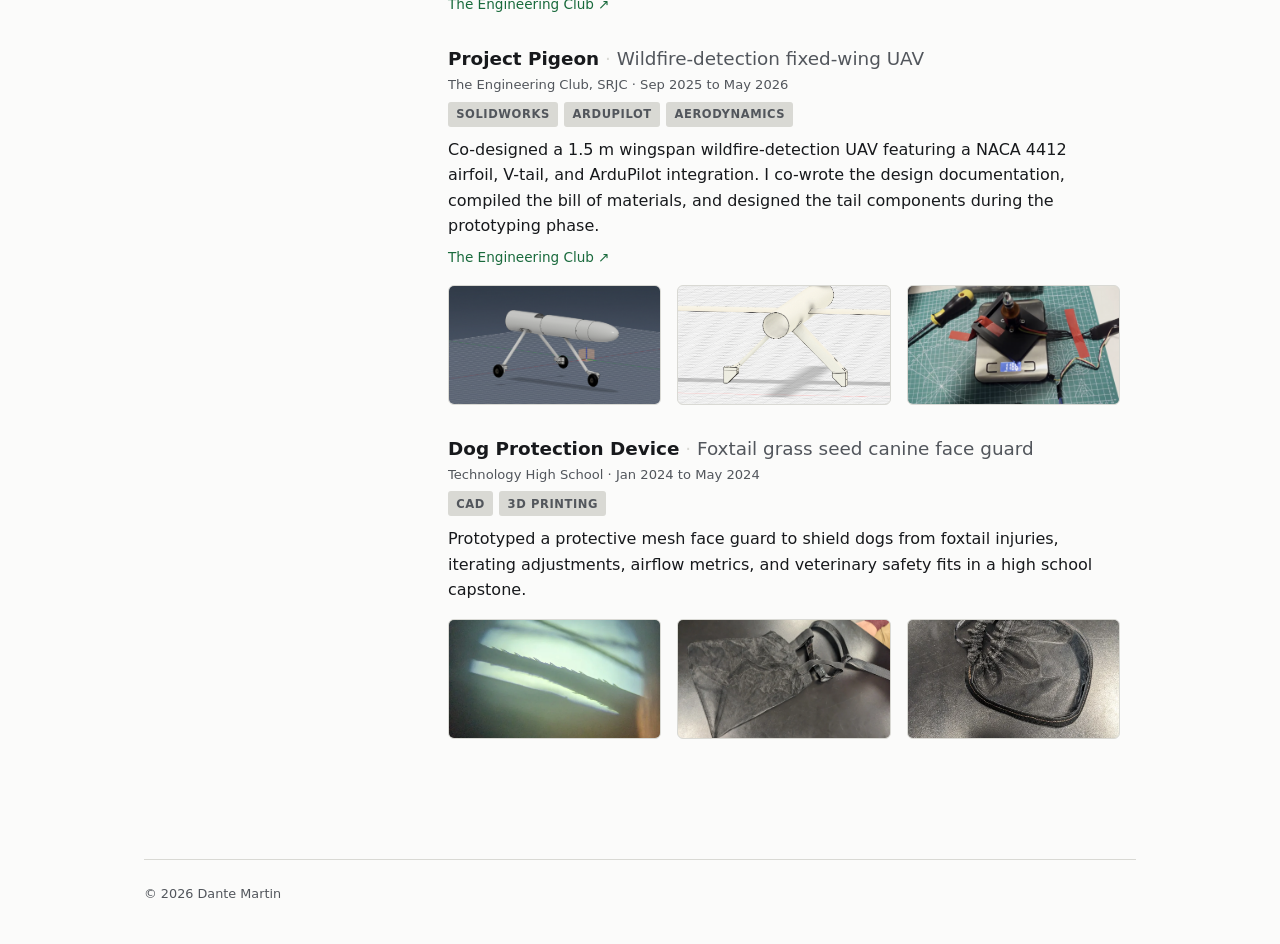
==== commit 8961f1ef: "Revert explicit STAR parsing and write cohesive project description paragraphs" ====
--- a/projects/index.html
+++ b/projects/index.html
@@ -179,26 +179,7 @@
     }
     
     if (portfolioProject.body) {
-      const bodyText = portfolioProject.body;
-      if (bodyText.includes("Problem:") && bodyText.includes("Action:") && bodyText.includes("Result:")) {
-        const starContainer = createHtmlElement("div", "star-body");
-        const regex = /(Problem|Action|Result):\s*(.*?)(?=\s*(?:Problem|Action|Result):|$)/g;
-        let match;
-        while ((match = regex.exec(bodyText)) !== null) {
-          const label = match[1];
-          const content = match[2];
-          const row = createHtmlElement("div", "star-row");
-          const labelSpan = createHtmlElement("strong", "star-label", escapeHtml(label));
-          const textSpan = document.createElement("span");
-          textSpan.textContent = content;
-          row.appendChild(labelSpan);
-          row.appendChild(textSpan);
-          starContainer.appendChild(row);
-        }
-        projectCardContainer.appendChild(starContainer);
-      } else {
-        projectCardContainer.appendChild(createHtmlElement("p", null, escapeHtml(bodyText)));
-      }
+      projectCardContainer.appendChild(createHtmlElement("p", null, escapeHtml(portfolioProject.body)));
     }
     
     if (portfolioProject.link && portfolioProject.link.href && portfolioProject.link.label) {
--- a/styles.css
+++ b/styles.css
@@ -484,7 +484,7 @@
 .entry.compact-entry p {
   font-size: 0.92rem;
   line-height: 1.5;
-  color: var(--muted);
+  color: var(--ink);
   margin-top: 0.35rem;
 }
 
@@ -495,48 +495,6 @@
 }
 a:hover .arrow {
   transform: translate(2px, -2px);
-}
-
-.star-body {
-  margin-top: 0.8rem;
-  display: flex;
-  flex-direction: column;
-  gap: 0.65rem;
-}
-.star-row {
-  display: flex;
-  flex-direction: column;
-  gap: 0.3rem;
-}
-.star-label {
-  align-self: flex-start;
-  color: var(--accent);
-  font-weight: 700;
-  font-size: 0.7rem;
-  text-transform: uppercase;
-  letter-spacing: 0.05em;
-  padding: 0.15rem 0.45rem;
-  border-radius: 3px;
-  background-color: var(--accent-tint);
-  line-height: 1;
-}
-.star-row span {
-  font-size: 0.92rem;
-  line-height: 1.5;
-  color: var(--ink);
-}
-
-@media (min-width: 40rem) {
-  .star-row {
-    display: grid;
-    grid-template-columns: 80px 1fr;
-    gap: 1rem;
-    align-items: start;
-  }
-  .star-label {
-    text-align: center;
-    width: 100%;
-  }
 }
 
 /* --- PRINT STYLES ------------------------------------------------------ */
@@ -548,7 +506,4 @@
   .content { padding: 2rem 0 0; max-width: none; }
   section { page-break-inside: avoid; border-top: 1px solid var(--faint); padding: 1.5rem 0; margin-top: 1.5rem; }
   section:first-of-type { border-top: none; }
-  .star-row { display: block; margin-bottom: 0.4rem; }
-  .star-label { background: none; padding: 0; font-size: inherit; color: #000; font-weight: bold; text-transform: none; letter-spacing: normal; }
-  .star-label::after { content: ":"; }
-}
+}
